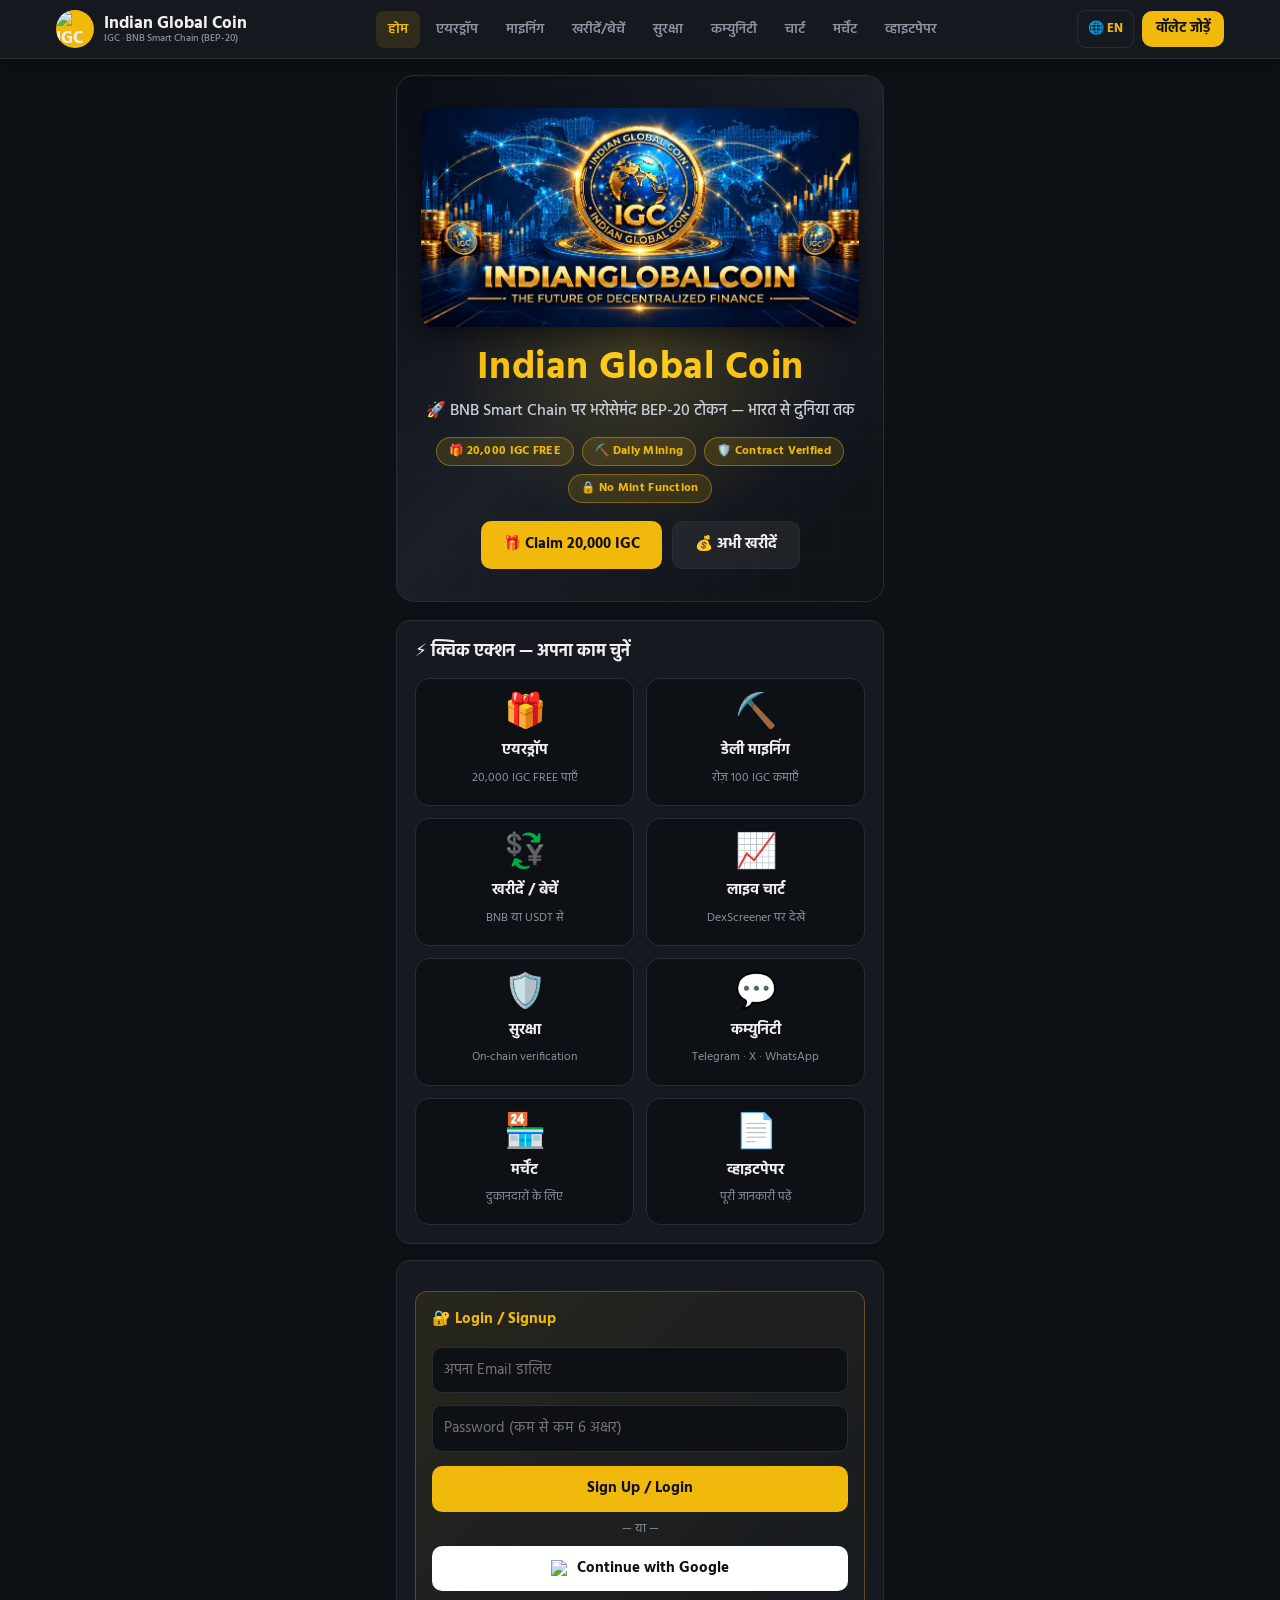
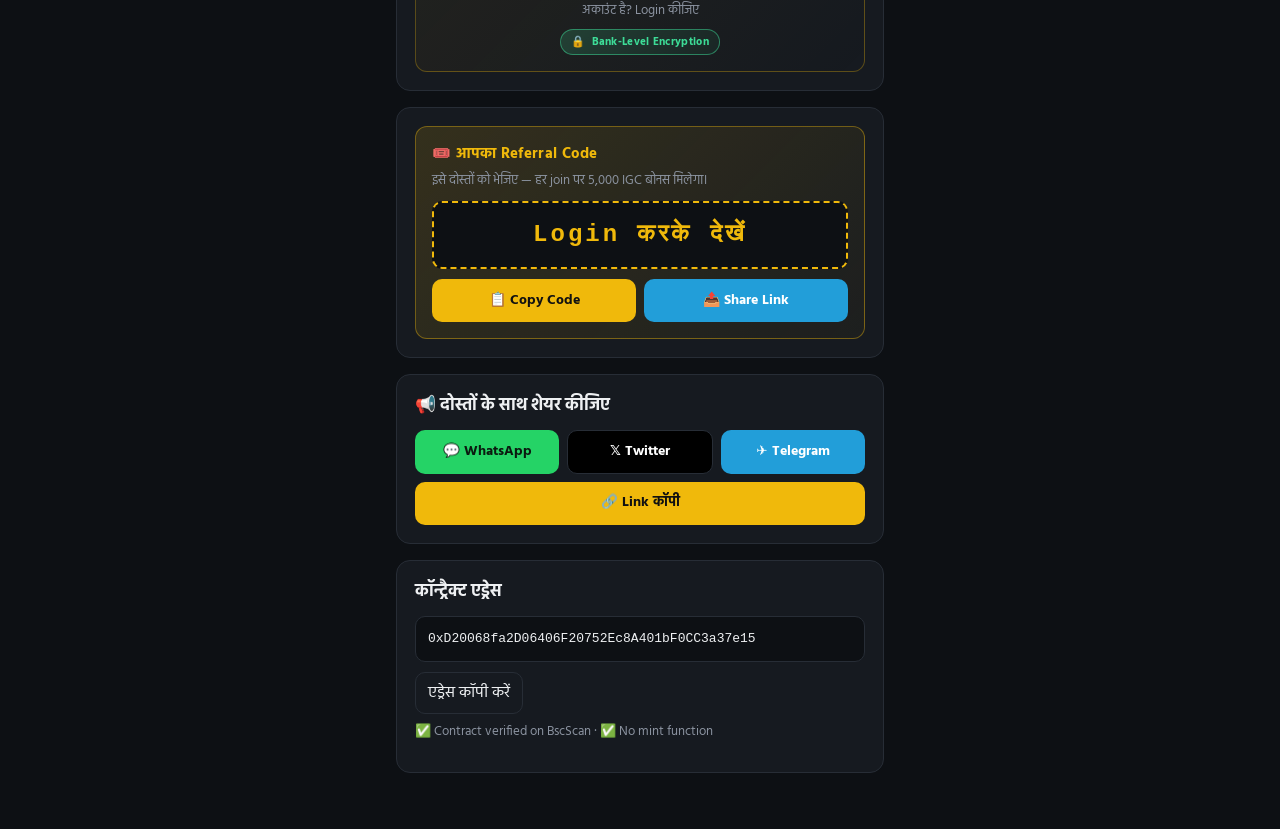
==== index.html @ 84b30829 "Update index.html" ====
<!DOCTYPE html>
<html lang="hi">
<head>
<meta charset="UTF-8">
<meta name="viewport" content="width=device-width, initial-scale=1, viewport-fit=cover">
<title>Indian Global Coin (IGC) — Home</title>

<meta http-equiv="X-Content-Type-Options" content="nosniff">
<meta http-equiv="X-Frame-Options" content="SAMEORIGIN">
<meta http-equiv="Content-Security-Policy" content="frame-ancestors 'self'">
<meta name="referrer" content="no-referrer-when-downgrade">
<meta name="robots" content="nosnippet, noarchive">
<meta name="description" content="Indian Global Coin (IGC) — BNB Smart Chain पर BEP-20 टोकन। 20,000 IGC FREE Airdrop और Daily Mining।">

<link href="https://fonts.googleapis.com/css2?family=Hind:wght@400;500;700;800;900&display=swap" rel="stylesheet">
<link rel="stylesheet" href="style.css">
<script src="https://cdn.jsdelivr.net/npm/ethers@6.13.2/dist/ethers.umd.min.js"></script>
<script src="https://accounts.google.com/gsi/client" async defer></script>
</head>
<body>

<div id="toast" class="toast"></div>

<!-- ================= TOP NAVIGATION ================= -->
<nav class="topnav">
  <div class="nav-container">
    <a href="index.html" class="nav-brand">
      <img id="logo" alt="IGC" src="https://lh3.googleusercontent.com/d/1By5SVpoeohHkWdTfcYF4JdaeBjoW3SBa=w256">
      <span>
        <span data-i18n="brand">Indian Global Coin</span>
        <small data-i18n="tagline">IGC · BNB Smart Chain (BEP-20)</small>
      </span>
    </a>

    <div class="nav-links" id="navLinks">
      <a href="index.html" class="active" data-nav="home">होम</a>
      <a href="airdrop.html" data-nav="airdrop">एयरड्रॉप</a>
      <a href="mining.html" data-nav="mining">माइनिंग</a>
      <a href="buy-sell.html" data-nav="buysell">खरीदें/बेचें</a>
      <a href="security.html" data-nav="security">सुरक्षा</a>
      <a href="community.html" data-nav="community">कम्युनिटी</a>
      <a href="chart.html" data-nav="chart">चार्ट</a>
      <a href="merchant.html" data-nav="merchant">मर्चेंट</a>
      <a href="whitepaper.html" data-nav="whitepaper">व्हाइटपेपर</a>
    </div>

    <div class="nav-actions">
      <button id="langToggle" title="Change Language">🌐 <span id="langLabel">EN</span></button>
      <button class="gold" id="connect" data-i18n="connect">वॉलेट जोड़ें</button>
      <button class="nav-toggle" id="navToggle" aria-label="Menu">☰</button>
    </div>
  </div>
</nav>

<div class="wrap" style="padding-top:16px">

  <!-- ================= HERO BANNER ================= -->
  <div class="hero-banner">
    <div class="hero-inner">
      <img src="banner.jpg" alt="Indian Global Coin Banner" style="width: 100%; height: auto; display: block; border-radius: 12px; margin-bottom: 20px; box-shadow: 0 8px 24px rgba(0,0,0,0.5);">
      <h1 class="hero-title" data-i18n="brand">Indian Global Coin</h1>
      <p class="hero-sub" data-i18n="heroSub">🚀 BNB Smart Chain पर भरोसेमंद BEP-20 टोकन — भारत से दुनिया तक</p>
      <div class="hero-badges">
        <span data-i18n="heroBadge1">🎁 20,000 IGC FREE</span>
        <span data-i18n="heroBadge2">⛏️ Daily Mining</span>
        <span data-i18n="heroBadge3">🛡️ Contract Verified</span>
        <span data-i18n="heroBadge4">🔒 No Mint Function</span>
      </div>
      <div class="hero-cta">
        <a href="airdrop.html" class="cta-gold" data-i18n="claimAirdropBtn">🎁 Claim 20,000 IGC</a>
        <a href="buy-sell.html" class="cta-ghost" data-i18n="buyNowBtn">💰 अभी खरीदें</a>
      </div>
    </div>
  </div>

  <!-- ================= QUICK NAV CARDS ================= -->
  <section>
    <h2 data-i18n="quickTitle">⚡ क्विक एक्शन — अपना काम चुनें</h2>
    <div class="quick-grid">
      <a href="airdrop.html" class="quick-card">
        <div class="qc-ico">🎁</div>
        <div class="qc-t" data-i18n="qcAirdrop">एयरड्रॉप</div>
        <div class="qc-s" data-i18n="qcAirdropSub">20,000 IGC FREE पाएँ</div>
      </a>
      <a href="mining.html" class="quick-card">
        <div class="qc-ico">⛏️</div>
        <div class="qc-t" data-i18n="qcMining">डेली माइनिंग</div>
        <div class="qc-s" data-i18n="qcMiningSub">रोज़ 100 IGC कमाएँ</div>
      </a>
      <a href="buy-sell.html" class="quick-card">
        <div class="qc-ico">💱</div>
        <div class="qc-t" data-i18n="qcBuySell">खरीदें / बेचें</div>
        <div class="qc-s" data-i18n="qcBuySellSub">BNB या USDT से</div>
      </a>
      <a href="chart.html" class="quick-card">
        <div class="qc-ico">📈</div>
        <div class="qc-t" data-i18n="qcChart">लाइव चार्ट</div>
        <div class="qc-s" data-i18n="qcChartSub">DexScreener पर देखें</div>
      </a>
      <a href="security.html" class="quick-card">
        <div class="qc-ico">🛡️</div>
        <div class="qc-t" data-i18n="qcSecurity">सुरक्षा</div>
        <div class="qc-s" data-i18n="qcSecuritySub">On-chain verification</div>
      </a>
      <a href="community.html" class="quick-card">
        <div class="qc-ico">💬</div>
        <div class="qc-t" data-i18n="qcCommunity">कम्युनिटी</div>
        <div class="qc-s" data-i18n="qcCommunitySub">Telegram · X · WhatsApp</div>
      </a>
      <a href="merchant.html" class="quick-card">
        <div class="qc-ico">🏪</div>
        <div class="qc-t" data-i18n="qcMerchant">मर्चेंट</div>
        <div class="qc-s" data-i18n="qcMerchantSub">दुकानदारों के लिए</div>
      </a>
      <a href="whitepaper.html" class="quick-card">
        <div class="qc-ico">📄</div>
        <div class="qc-t" data-i18n="qcWhitepaper">व्हाइटपेपर</div>
        <div class="qc-s" data-i18n="qcWhitepaperSub">पूरी जानकारी पढ़ें</div>
      </a>
    </div>
  </section>

  <!-- ================= LOGIN / SIGNUP SECTION ================= -->
  <section>
    <div id="loginSection" class="login-box">
      <h3 id="loginTitle">🔐 Login / Signup</h3>
      <input id="emailInput" type="email" data-i18n-ph="emailPh" placeholder="अपना Email डालिए">
      <input id="passInput" type="password" data-i18n-ph="passPh" placeholder="Password (कम से कम 6 अक्षर)">
      <button class="btn-full" id="loginBtn">Sign Up / Login</button>
      <div style="text-align:center;color:var(--muted);font-size:12px;margin:8px 0" data-i18n="or">— या —</div>
      <button class="btn-google" id="googleBtn">
        <img src="https://www.gstatic.com/firebasejs/ui/2.0.0/images/auth/google.svg" alt="G"> <span data-i18n="continueGoogle">Continue with Google</span>
      </button>
      <div class="switch">
        <span id="switchText">अकाउंट है? Login कीजिए</span>
      </div>
      <div style="text-align:center"><span class="sec-badge" data-i18n="bankEncryption">Bank-Level Encryption</span></div>
    </div>

    <div id="dashboardSection" style="display:none">
      <div class="user-badge">
        <div>👤 <span class="em" id="userEmail">user@email.com</span></div>
        <div class="logout" id="logoutBtn" data-i18n="logout">Logout</div>
      </div>
      <div class="dash-grid">
        <div class="dash-item"><div class="k" data-i18n="myRefs">My Referrals</div><div class="v" id="dashRefs">0</div></div>
        <div class="dash-item"><div class="k" data-i18n="bonusIGC">Bonus IGC</div><div class="v" id="dashBonus">0</div></div>
        <div class="dash-item"><div class="k" data-i18n="claimedIGC">Claimed IGC</div><div class="v" id="dashClaimed">0</div></div>
        <div class="dash-item"><div class="k" data-i18n="status">Status</div><div class="v" id="dashStatus">-</div></div>
      </div>
    </div>
  </section>

  <!-- ================= REFERRAL CODE BOX (NEW) ================= -->
  <section>
    <div class="claim-box" style="margin-top:0">
      <h3 data-i18n="yourRefCode">🎟️ आपका Referral Code</h3>
      <p class="muted" style="margin:4px 0 0;font-size:12.5px" data-i18n="refDesc">इसे दोस्तों को भेजिए — हर join पर 5,000 IGC बोनस मिलेगा।</p>
      <div class="ref-code-display" id="myRefCode" data-i18n="loginToSee">Login करके देखें</div>
      <div class="ref-copy-row">
        <button class="b-copy" id="copyRefBtn" data-i18n="copyCode">📋 Copy Code</button>
        <button class="b-share" id="shareRefBtn" data-i18n="shareLink">📤 Share Link</button>
      </div>
      
    </div>
  </section>

  <!-- ================= SHARE SECTION ================= -->
  <section>
    <h2 data-i18n="shareTitle">📢 दोस्तों के साथ शेयर कीजिए</h2>
    <div class="share-row">
      <a class="s-wa" id="shareWa" target="_blank" rel="noopener" data-i18n="whatsapp">💬 WhatsApp</a>
      <a class="s-x" id="shareX" target="_blank" rel="noopener" data-i18n="twitter">𝕏 Twitter</a>
      <a class="s-tg" id="shareTg" target="_blank" rel="noopener" data-i18n="telegram">✈️ Telegram</a>
      <button class="s-copy" id="shareCopy" data-i18n="copyLink">🔗 Link कॉपी</button>
    </div>
  </section>

  <!-- ================= CONTRACT ADDRESS ================= -->
  <section>
    <h2 data-i18n="contractTitle">कॉन्ट्रैक्ट एड्रेस</h2>
    <div class="addr" id="addr">0xD20068fa2D06406F20752Ec8A401bF0CC3a37e15</div>
    <button class="ghost" id="copy" data-i18n="copyAddress">एड्रेस कॉपी करें</button>
    <p class="muted" style="margin-top:8px" data-i18n="verifiedNote">✅ Contract verified on BscScan · ✅ No mint function</p>
  </section>

</div>

<!-- ================= WALLET MODAL ================= -->
<div id="walletModal" class="wallet-modal" role="dialog" aria-modal="true">
  <div class="wallet-sheet">
    <div class="wm-head">
      <div><h3 class="wm-title" data-i18n="chooseWallet">🔐 अपना Wallet चुनिए</h3></div>
      <button class="wm-close" id="walletClose" aria-label="Close">✕</button>
    </div>
    <p class="wm-sub" data-i18n="walletSub">IGC खरीदने, बेचने और airdrop claim करने के लिए वॉलेट चुनिए। सबसे नीचे दिए विकल्प भी काम करते हैं।</p>

    <div class="wallet-list">
      <a class="wallet-item recommended" href="#" id="wmMetaMask" target="_blank" rel="noopener" data-wname="MetaMask">
        <div class="wico" style="background:#F6851B;color:#fff">🦊</div>
        <div class="wmeta"><div class="wname">MetaMask</div><div class="wtag" data-i18n="mmTag">सबसे popular · Browser extension + Mobile</div></div>
        <div class="wchev">›</div>
      </a>
      <a class="wallet-item" href="#" id="wmTrust" target="_blank" rel="noopener" data-wname="Trust Wallet">
        <div class="wico" style="background:#3375BB;color:#fff">🛡️</div>
        <div class="wmeta"><div class="wname">Trust Wallet</div><div class="wtag" data-i18n="twTag">Binance का official · Mobile पर best</div></div>
        <div class="wchev">›</div>
      </a>
      <button class="wallet-item" data-wallet="walletconnect" data-wname="WalletConnect">
        <div class="wico" style="background:#3B99FC;color:#fff">🔗</div>
        <div class="wmeta"><div class="wname">WalletConnect</div><div class="wtag" data-i18n="wcTag">300+ wallets को support करता है</div></div>
        <div class="wchev">›</div>
      </button>
      <a class="wallet-item" href="#" id="wmCoinbase" target="_blank" rel="noopener" data-wname="Coinbase Wallet">
        <div class="wico" style="background:#0052FF;color:#fff">🔵</div>
        <div class="wmeta"><div class="wname">Coinbase Wallet</div><div class="wtag" data-i18n="cbTag">Global · नए users के लिए आसान</div></div>
        <div class="wchev">›</div>
      </a>
      <a class="wallet-item" href="https://www.binance.com/en/web3wallet" target="_blank" rel="noopener" data-wname="Binance Web3 Wallet">
        <div class="wico" style="background:#F0B90B;color:#111">🟡</div>
        <div class="wmeta"><div class="wname">Binance Web3 Wallet</div><div class="wtag" data-i18n="bwTag">Binance app में built-in</div></div>
        <div class="wchev">›</div>
      </a>
      <a class="wallet-item" href="https://www.safepal.com/download" target="_blank" rel="noopener" data-wname="SafePal">
        <div class="wico" style="background:#4A90E2;color:#fff">🔒</div>
        <div class="wmeta"><div class="wname">SafePal</div><div class="wtag" data-i18n="spTag">Hardware + Mobile wallet</div></div>
        <div class="wchev">›</div>
      </a>
      <a class="wallet-item" href="https://www.tokenpocket.pro/en/download/app" target="_blank" rel="noopener" data-wname="TokenPocket">
        <div class="wico" style="background:#2980FE;color:#fff">💎</div>
        <div class="wmeta"><div class="wname">TokenPocket</div><div class="wtag" data-i18n="tpTag">BSC पर multi-chain support</div></div>
        <div class="wchev">›</div>
      </a>
    </div>

    <div class="wm-divider" data-i18n="or">या</div>

    <div class="wallet-list">
      <button class="wallet-item" id="wOpenInBrowser" data-wname="Browser">
        <div class="wico" style="background:var(--panel);border:1px solid var(--line);color:var(--gold)">🌐</div>
        <div class="wmeta"><div class="wname" data-i18n="otherWallet">कोई और wallet? सीधे इसी पेज पर खोलिए</div><div class="wtag" data-i18n="otherWalletTag">Browser में wallet extension होने पर connect होगा</div></div>
        <div class="wchev">↻</div>
      </button>
    </div>

    <div class="wm-note">
      <b data-i18n="impNote">💡 ज़रूरी बात:</b> <span data-i18n="impNoteText">Wallet popup तभी खुलेगा जब आपने MetaMask / Trust Wallet install किया हो। अगर आप मोबाइल ब्राउज़र में हैं तो ऊपर से किसी भी wallet का option दबाइए — वह ऐप में खुलेगा।</span>
      <br><br>
      <b data-i18n="securityLabel">🔒 सुरक्षा:</b> <span data-i18n="securityNote">हम कभी आपका seed phrase या private key नहीं माँगते।</span>
    </div>
  </div>
</div>

<!-- ================= NO WALLET MODAL ================= -->
<div id="noWalletModal" class="nwmodal" role="dialog" aria-modal="true">
  <div class="nwbox">
    <div class="nwbox-inner">
      <button class="nw-close" id="nwClose" aria-label="Close">✕</button>
      <h3 data-i18n="noWalletTitle">🌐 Wallet नहीं मिला</h3>
      <p class="nwlead"><span data-i18n="noWalletLead">इस browser में कोई Web3 wallet नहीं मिला। IGC खरीदने-बेचने के लिए</span> <b data-i18n="noWalletLeadB">नीचे से कोई wallet install कीजिए</b> <span data-i18n="noWalletLeadC">— सिर्फ 1 minute में हो जाएगा।</span></p>

      <div class="nwlinks">
        <a href="https://metamask.io/download/" target="_blank" rel="noopener">
          <div class="nl-ico" style="background:#F6851B;color:#fff">🦊</div>
          <div class="nl-txt"><div class="nl-name" data-i18n="installMM">MetaMask install करें</div><div class="nl-sub" data-i18n="installMMSub">Chrome/Edge extension या Mobile app</div></div>
          <div class="nl-arrow">→</div>
        </a>
        <a href="https://trustwallet.com/download" target="_blank" rel="noopener">
          <div class="nl-ico" style="background:#3375BB;color:#fff">🛡️</div>
          <div class="nl-txt"><div class="nl-name" data-i18n="installTW">Trust Wallet install करें</div><div class="nl-sub" data-i18n="installTWSub">Android / iOS — सबसे आसान</div></div>
          <div class="nl-arrow">→</div>
        </a>
        <a href="https://www.coinbase.com/wallet/downloads" target="_blank" rel="noopener">
          <div class="nl-ico" style="background:#0052FF;color:#fff">🔵</div>
          <div class="nl-txt"><div class="nl-name">Coinbase Wallet</div><div class="nl-sub" data-i18n="installCBSub">Global · Simple setup</div></div>
          <div class="nl-arrow">→</div>
        </a>
      </div>

      <div class="nwtip">
        <b data-i18n="tipLabel">💡 Tip:</b> <span data-i18n="tipText">अगर आप mobile में हैं तो MetaMask या Trust Wallet install करके, उस app के अंदर browser खोलिए और rambhai91221.github.io/Indian-Global-Coin वहाँ खोलिए — तब सब कुछ automatic connect हो जाएगा।</span>
      </div>
    </div>
  </div>
</div>

<script src="script.js"></script>
</body>
                             </html>
---- style.css ----
:root{--ink:#0d1014;--panel:#161a20;--line:#272d36;--gold:#f0b90b;--text:#eef0f2;--muted:#8b93a0;--bad:#ff6b6b;--ok:#3ddc97;--tg:#229ED9;--x:#000;--wa:#25D366}
*{box-sizing:border-box}
body{margin:0;background:var(--ink);color:var(--text);font-family:Hind,system-ui,sans-serif;line-height:1.5;padding:0 0 40px;-webkit-user-select:none;-moz-user-select:none;-ms-user-select:none;user-select:none;-webkit-touch-callout:none}
input,textarea,select{-webkit-user-select:text !important;-moz-user-select:text !important;-ms-user-select:text !important;user-select:text !important}
img{-webkit-user-drag:none;user-drag:none;pointer-events:none}
.wrap{max-width:520px;margin:0 auto;padding:0 16px}
header{display:flex;justify-content:space-between;align-items:center;gap:12px;margin-bottom:20px}
.brandrow{display:flex;align-items:center;gap:12px;min-width:0}
.logo{width:46px;height:46px;border-radius:50%;object-fit:cover;flex:none;background:var(--gold)}
.brand{font-size:20px;font-weight:700}.brand small{display:block;font-size:12px;font-weight:400;color:var(--muted)}
button{font:inherit;cursor:pointer;border:0;border-radius:10px}
.gold{background:var(--gold);color:#111;font-weight:700;padding:10px 16px}
.ghost{background:transparent;color:var(--text);border:1px solid var(--line);padding:8px 12px}
.header-actions{display:flex;gap:6px;align-items:center}
#langToggle{padding:8px 10px;font-size:13px;font-weight:700;background:var(--panel);border:1px solid var(--line);color:var(--gold);border-radius:8px;cursor:pointer;font-family:inherit}
#langToggle:hover{border-color:var(--gold)}
section{background:var(--panel);border:1px solid var(--line);border-radius:14px;padding:18px;margin-bottom:16px}
h2{font-size:17px;margin:0 0 12px}
.tabs{display:flex;gap:8px;margin-bottom:14px}
.tabs button{flex:1;padding:10px;background:var(--ink);color:var(--muted);border:1px solid var(--line)}
.tabs button.on{background:var(--gold);color:#111;font-weight:700;border-color:var(--gold)}
label{display:block;font-size:13px;color:var(--muted);margin:10px 0 4px}
.row{display:flex;gap:8px}
input{width:100%;font:inherit;font-size:18px;color:var(--text);background:var(--ink);border:1px solid var(--line);border-radius:10px;padding:12px}
input:focus,button:focus-visible{outline:2px solid var(--gold);outline-offset:2px}
.out{background:var(--ink);border:1px solid var(--line);border-radius:10px;padding:12px;font-size:18px;min-height:50px}
.msg{font-size:14px;margin:12px 0 0;min-height:21px;word-break:break-word}
.bad{color:var(--bad)}.ok{color:var(--ok)}.muted{color:var(--muted);font-size:13px}
#act{width:100%;margin-top:14px;padding:14px;font-size:17px}
.addr{font-family:ui-monospace,Consolas,monospace;font-size:13px;word-break:break-all;background:var(--ink);border:1px solid var(--line);border-radius:10px;padding:12px;margin-bottom:10px}
iframe{width:100%;height:420px;border:1px solid var(--line);border-radius:10px;background:var(--ink)}
.links{display:flex;gap:8px;flex-wrap:wrap;margin-top:10px}
.links a{color:var(--gold);font-size:14px}
#nowallet{display:none}
#nowallet .row{margin-top:10px}
#nowallet a{flex:1;text-align:center;text-decoration:none;color:#111;background:var(--gold);font-weight:700;padding:10px;border-radius:10px;font-size:14px}
.doc-actions{display:flex;gap:10px;flex-wrap:wrap}
.doc-actions a{flex:1;min-width:150px;text-align:center;text-decoration:none;padding:12px 14px;border-radius:10px;font-weight:700;font-size:15px;display:inline-flex;align-items:center;justify-content:center;gap:8px}
.doc-actions a.gold{background:var(--gold);color:#111}
.doc-actions a.ghost{background:transparent;color:var(--text);border:1px solid var(--line)}
.dex-grid{display:grid;gap:10px}
.dex-btn{display:flex;align-items:center;justify-content:space-between;gap:10px;text-decoration:none;background:var(--ink);border:1px solid var(--line);border-radius:12px;padding:14px 16px;color:var(--text);transition:border-color .2s}
.dex-btn:hover{border-color:var(--gold)}
.dex-btn .l{display:flex;align-items:center;gap:12px;min-width:0}
.dex-btn .ico{width:36px;height:36px;border-radius:10px;background:var(--gold);color:#111;display:flex;align-items:center;justify-content:center;font-weight:800;font-size:15px;flex:none}
.dex-btn .t{font-weight:700;font-size:15px;line-height:1.15}
.dex-btn .s{font-size:12px;color:var(--muted)}
.dex-btn .arrow{color:var(--gold);font-weight:700;font-size:20px}
.badge{display:inline-block;background:var(--gold);color:#111;font-size:11px;font-weight:800;padding:3px 8px;border-radius:6px;letter-spacing:.5px;margin-bottom:8px}
.airdrop-head{display:flex;align-items:center;gap:10px;margin-bottom:10px}
.airdrop-head .gift{font-size:28px}
.airdrop-head .txt .t1{font-size:18px;font-weight:800}
.airdrop-head .txt .t2{font-size:13px;color:var(--gold);font-weight:600}
.steps{counter-reset:s;list-style:none;padding:0;margin:12px 0}
.steps li{position:relative;padding-left:38px;margin:10px 0;font-size:14.5px;color:#d6dbe1}
.steps li::before{counter-increment:s;content:counter(s);position:absolute;left:0;top:0;width:26px;height:26px;border-radius:50%;background:var(--gold);color:#111;font-weight:800;display:flex;align-items:center;justify-content:center;font-size:13px}
.social-grid{display:grid;grid-template-columns:1fr 1fr;gap:10px}
@media(max-width:400px){.social-grid{grid-template-columns:1fr}}
.social-btn{display:flex;align-items:center;gap:12px;text-decoration:none;border-radius:12px;padding:14px;color:#fff;font-weight:700;font-size:14.5px;transition:transform .15s;cursor:pointer;border:0;font-family:inherit}
.social-btn:hover{transform:translateY(-2px)}
.social-btn .sico{width:36px;height:36px;background:rgba(255,255,255,.2);border-radius:10px;display:flex;align-items:center;justify-content:center;font-size:18px;flex:none}
.social-btn.tg{background:var(--tg)}
.social-btn.x{background:var(--x);border:1px solid var(--line)}
.social-btn.wa{background:var(--wa);color:#0b1a10}
.social-btn.doc{background:#7a5cff}
.merchant-box{background:var(--ink);border:1px dashed var(--line);border-radius:12px;padding:14px;margin-top:10px}
.merchant-box p{margin:6px 0;font-size:14px;color:#d6dbe1}
.share-row{display:flex;gap:8px;flex-wrap:wrap}
.share-row button,.share-row a{flex:1;min-width:120px;text-align:center;text-decoration:none;padding:11px 12px;border-radius:10px;font-weight:700;font-size:13.5px;display:inline-flex;align-items:center;justify-content:center;gap:6px;color:#fff;border:0;cursor:pointer;font-family:inherit}
.share-row .s-wa{background:var(--wa);color:#0b1a10}
.share-row .s-x{background:#000;border:1px solid var(--line)}
.share-row .s-tg{background:var(--tg)}
.share-row .s-copy{background:var(--gold);color:#111}
.claim-box{background:linear-gradient(135deg,rgba(240,185,11,.14),rgba(240,185,11,.03));border:1px solid rgba(240,185,11,.4);border-radius:12px;padding:16px;margin-top:14px}
.claim-box h3{margin:0 0 6px;font-size:15px;color:var(--gold);letter-spacing:.3px}
.ref-code-display{background:#0d1014;border:2px dashed var(--gold);border-radius:10px;padding:14px;text-align:center;font-family:ui-monospace,Consolas,monospace;font-size:24px;font-weight:800;color:var(--gold);letter-spacing:3px;margin:10px 0;user-select:all}
.ref-copy-row{display:flex;gap:8px;margin-top:8px}
.ref-copy-row button{flex:1;padding:11px;border-radius:10px;font-weight:700;font-size:14px;font-family:inherit;border:0;cursor:pointer}
.ref-copy-row .b-copy{background:var(--gold);color:#111}
.ref-copy-row .b-share{background:var(--tg);color:#fff}
.ref-stats{display:grid;grid-template-columns:1fr 1fr;gap:8px;margin-top:12px}
.ref-stat{background:var(--ink);border:1px solid var(--line);border-radius:10px;padding:10px;text-align:center}
.ref-stat .k{font-size:11px;color:var(--muted);letter-spacing:.5px;text-transform:uppercase}
.ref-stat .v{font-size:16px;font-weight:800;color:var(--gold);margin-top:3px}
.welcome-ref{background:linear-gradient(135deg,rgba(61,220,151,.16),rgba(61,220,151,.03));border:1px solid rgba(61,220,151,.45);border-radius:10px;padding:12px 14px;margin-top:10px;font-size:14px;color:#d6fce9}
.welcome-ref b{color:var(--ok)}
.claim-main-btn{width:100%;margin-top:12px;padding:14px;border-radius:10px;font-size:16px;font-weight:800;background:var(--gold);color:#111;border:0;cursor:pointer;font-family:inherit;display:flex;align-items:center;justify-content:center;gap:8px}
.claim-main-btn:disabled{opacity:.6;cursor:not-allowed}
.pool-bar{background:var(--panel);height:8px;border-radius:99px;overflow:hidden}
.pool-fill{width:0%;height:100%;background:linear-gradient(90deg,var(--gold),#ffcd1f);transition:width 1s}
.login-box{background:linear-gradient(135deg,rgba(240,185,11,.08),transparent);border:1px solid rgba(240,185,11,.3);border-radius:12px;padding:16px;margin-top:12px}
.login-box h3{margin:0 0 10px;font-size:15px;color:var(--gold)}
.login-box input{margin:6px 0;font-size:15px;padding:11px}
.login-box .btn-full{width:100%;margin-top:8px;padding:12px;border-radius:10px;font-weight:700;font-size:14.5px;background:var(--gold);color:#111;border:0;cursor:pointer;font-family:inherit}
.login-box .btn-google{width:100%;margin-top:8px;padding:12px;border-radius:10px;font-weight:700;font-size:14.5px;background:#fff;color:#111;border:0;cursor:pointer;font-family:inherit;display:flex;align-items:center;justify-content:center;gap:8px;transition:background .2s}
.login-box .btn-google:hover{background:#f1f1f1}
.login-box .btn-google img{width:18px;height:18px;pointer-events:auto}
.login-box .btn-google.loading{opacity:.7;cursor:wait}
.login-box .switch{text-align:center;font-size:13px;color:var(--muted);margin-top:10px}
.login-box .switch a{color:var(--gold);cursor:pointer;text-decoration:underline}
.user-badge{display:flex;align-items:center;justify-content:space-between;background:var(--ink);border:1px solid var(--line);border-radius:10px;padding:10px 12px;margin-top:8px;font-size:13.5px}
.user-badge .em{color:var(--gold);font-weight:600;overflow:hidden;text-overflow:ellipsis;white-space:nowrap;max-width:60%}
.user-badge .logout{color:var(--bad);cursor:pointer;font-weight:700;font-size:13px}
.dash-grid{display:grid;grid-template-columns:1fr 1fr;gap:8px;margin-top:12px}
.dash-item{background:var(--ink);border:1px solid var(--line);border-radius:10px;padding:12px;text-align:center}
.dash-item .k{font-size:11px;color:var(--muted);text-transform:uppercase;letter-spacing:.5px}
.dash-item .v{font-size:17px;font-weight:800;color:var(--gold);margin-top:4px}
.toast{position:fixed;top:20px;left:50%;transform:translateX(-50%);background:var(--gold);color:#111;padding:12px 20px;border-radius:10px;font-weight:700;font-size:14px;z-index:1000;opacity:0;transition:opacity .3s;pointer-events:none;max-width:90%}
.toast.show{opacity:1}
.sec-badge{display:inline-flex;align-items:center;gap:6px;background:linear-gradient(135deg,rgba(61,220,151,.18),rgba(61,220,151,.05));border:1px solid rgba(61,220,151,.5);color:var(--ok);font-size:11px;font-weight:700;padding:4px 10px;border-radius:999px;margin-top:8px;letter-spacing:.3px}
.sec-badge::before{content:"🔒"}
body.sec-blur section:not(.sec-allow){filter:blur(14px);pointer-events:none}
.trust-grid{display:grid;grid-template-columns:1fr 1fr;gap:8px;margin-top:12px}
@media(max-width:420px){.trust-grid{grid-template-columns:1fr}}
.trust-item{background:var(--ink);border:1px solid var(--line);border-radius:12px;padding:14px;position:relative;overflow:hidden;transition:border-color .2s;cursor:pointer;text-decoration:none;color:inherit;display:block}
.trust-item:hover{border-color:rgba(240,185,11,.5)}
.trust-item::before{content:"";position:absolute;top:0;left:0;width:3px;height:100%;background:var(--ok);opacity:.7}
.trust-item.warn::before{background:var(--gold)}
.trust-item.bad::before{background:var(--bad)}
.trust-item .ti-top{display:flex;align-items:center;gap:8px;margin-bottom:6px}
.trust-item .ti-ico{font-size:18px}
.trust-item .ti-k{font-size:11px;color:var(--muted);letter-spacing:.6px;text-transform:uppercase;font-weight:700}
.trust-item .ti-v{font-size:15px;font-weight:800;color:var(--text);word-break:break-word;line-height:1.3}
.trust-item .ti-v.gold{color:var(--gold)}
.trust-item .ti-v.ok{color:var(--ok)}
.trust-item .ti-v.mono{font-family:ui-monospace,Consolas,monospace;font-size:12.5px}
.trust-item .ti-sub{font-size:11px;color:var(--muted);margin-top:3px}
.trust-badges{display:flex;flex-wrap:wrap;gap:6px;margin-top:12px}
.tbadge{display:inline-flex;align-items:center;gap:5px;font-size:11.5px;font-weight:700;padding:5px 10px;border-radius:999px;letter-spacing:.3px}
.tbadge.ok{background:rgba(61,220,151,.12);color:var(--ok);border:1px solid rgba(61,220,151,.4)}
.tbadge.gold{background:rgba(240,185,11,.12);color:var(--gold);border:1px solid rgba(240,185,11,.4)}
.tbadge.dim{background:var(--ink);color:var(--muted);border:1px solid var(--line)}
.trust-refresh{font-size:11px;color:var(--muted);text-align:right;margin-top:10px}
.trust-refresh button{background:transparent;color:var(--gold);border:0;font-size:11.5px;font-weight:700;cursor:pointer;padding:2px 6px;font-family:inherit}
.trust-note{background:var(--ink);border:1px dashed var(--line);border-radius:10px;padding:12px;margin-top:12px;font-size:12.5px;color:#d6dbe1;line-height:1.6}
.trust-note b{color:var(--gold)}
@keyframes pulse-glow{0%,100%{box-shadow:0 0 0 0 rgba(61,220,151,.4)}50%{box-shadow:0 0 0 8px rgba(61,220,151,0)}}
.trust-item.live::after{content:"";position:absolute;top:10px;right:10px;width:8px;height:8px;border-radius:50%;background:var(--ok);animation:pulse-glow 2s infinite}
.wallet-modal{position:fixed;inset:0;background:rgba(5,7,10,.85);backdrop-filter:blur(8px);z-index:2000;display:none;align-items:flex-end;justify-content:center;padding:0}
@media(min-width:520px){.wallet-modal{align-items:center;padding:20px}}
.wallet-modal.show{display:flex;animation:fadeIn .2s ease}
@keyframes fadeIn{from{opacity:0}to{opacity:1}}
@keyframes slideUp{from{transform:translateY(40px);opacity:0}to{transform:translateY(0);opacity:1}}
.wallet-sheet{background:var(--panel);border:1px solid var(--line);border-radius:20px 20px 0 0;width:100%;max-width:480px;max-height:88vh;overflow-y:auto;padding:22px 20px 28px;animation:slideUp .3s ease}
@media(min-width:520px){.wallet-sheet{border-radius:20px}}
.wallet-sheet .wm-head{display:flex;justify-content:space-between;align-items:flex-start;gap:12px;margin-bottom:6px}
.wallet-sheet .wm-title{font-size:19px;font-weight:800;color:var(--text);margin:0}
.wallet-sheet .wm-sub{font-size:12.5px;color:var(--muted);margin:4px 0 16px;line-height:1.5}
.wallet-sheet .wm-close{background:transparent;border:1px solid var(--line);color:var(--muted);width:32px;height:32px;border-radius:50%;font-size:16px;display:flex;align-items:center;justify-content:center;flex:none;cursor:pointer}
.wallet-sheet .wm-close:hover{color:var(--bad);border-color:var(--bad)}
.wallet-list{display:flex;flex-direction:column;gap:8px}
.wallet-item{display:flex;align-items:center;gap:14px;padding:14px 16px;background:var(--ink);border:1px solid var(--line);border-radius:12px;cursor:pointer;transition:all .18s;text-decoration:none;color:var(--text);font-family:inherit;font-size:15px;font-weight:700;text-align:left;width:100%}
.wallet-item:hover,.wallet-item:focus-visible{border-color:var(--gold);background:#1a2029;transform:translateX(2px);outline:none}
.wallet-item .wico{width:42px;height:42px;border-radius:10px;display:flex;align-items:center;justify-content:center;font-size:22px;flex:none;background:var(--panel2)}
.wallet-item .wmeta{flex:1;min-width:0}
.wallet-item .wname{font-size:15px;font-weight:800;color:var(--text);line-height:1.15}
.wallet-item .wtag{font-size:11.5px;color:var(--muted);margin-top:2px;font-weight:500}
.wallet-item .wchev{color:var(--muted);font-size:18px;flex:none}
.wallet-item:hover .wchev{color:var(--gold)}
.wallet-item.recommended{background:linear-gradient(135deg,rgba(240,185,11,.12),rgba(240,185,11,.02));border-color:rgba(240,185,11,.5)}
.wallet-item.recommended::after{content:"✓ Recommended";position:absolute;top:-8px;right:12px;background:var(--gold);color:#111;font-size:10px;font-weight:800;padding:2px 8px;border-radius:6px;letter-spacing:.4px}
.wallet-modal.show .wallet-item.recommended{position:relative}
.wm-divider{display:flex;align-items:center;gap:10px;color:var(--muted);font-size:11.5px;font-weight:700;margin:14px 0 8px;text-transform:uppercase;letter-spacing:.6px}
.wm-divider::before,.wm-divider::after{content:"";flex:1;height:1px;background:var(--line)}
.wm-note{background:var(--ink);border:1px dashed var(--line);border-radius:10px;padding:12px;margin-top:16px;font-size:12px;color:var(--muted);line-height:1.6}
.wm-note b{color:var(--gold)}
.wm-note a{color:var(--gold)}
.nwmodal{position:fixed;inset:0;background:rgba(5,7,10,.9);backdrop-filter:blur(10px);z-index:2100;display:none;align-items:center;justify-content:center;padding:20px}
.nwmodal.show{display:flex;animation:fadeIn .25s ease}
.nwbox{background:var(--panel);border:1px solid var(--line);border-radius:18px;width:100%;max-width:440px;padding:24px 22px;animation:slideUp .3s ease;max-height:90vh;overflow-y:auto}
.nwbox h3{margin:0 0 8px;font-size:19px;color:var(--gold);font-weight:800;display:flex;align-items:center;gap:10px}
.nwbox .nwlead{font-size:14px;color:var(--text);margin:0 0 16px;line-height:1.6}
.nwbox .nwlead b{color:var(--gold)}
.nwbox .nw-close{position:absolute;top:14px;right:14px;background:transparent;border:1px solid var(--line);color:var(--muted);width:32px;height:32px;border-radius:50%;font-size:15px;cursor:pointer;display:flex;align-items:center;justify-content:center;font-family:inherit}
.nwbox .nw-close:hover{color:var(--bad);border-color:var(--bad)}
.nwbox-inner{position:relative}
.nwlinks{display:flex;flex-direction:column;gap:10px;margin-top:6px}
.nwlinks a{display:flex;align-items:center;gap:12px;padding:14px;border-radius:12px;background:var(--ink);border:1px solid var(--line);text-decoration:none;color:var(--text);font-weight:700;font-size:15px;transition:all .2s}
.nwlinks a:hover{border-color:var(--gold);background:#1a2029;transform:translateY(-1px)}
.nwlinks .nl-ico{width:40px;height:40px;border-radius:10px;display:flex;align-items:center;justify-content:center;font-size:20px;flex:none}
.nwlinks .nl-txt{flex:1;min-width:0}
.nwlinks .nl-name{font-weight:800;font-size:14.5px;line-height:1.15}
.nwlinks .nl-sub{font-size:11.5px;color:var(--muted);margin-top:2px;font-weight:500}
.nwlinks .nl-arrow{color:var(--muted);font-size:18px}
.nwlinks a:hover .nl-arrow{color:var(--gold)}
.nwtip{background:linear-gradient(135deg,rgba(61,220,151,.10),rgba(61,220,151,.02));border:1px solid rgba(61,220,151,.35);border-radius:10px;padding:12px 14px;margin-top:16px;font-size:12.5px;color:#d6fce9;line-height:1.6}
.nwtip b{color:var(--ok)}
.mine-box{background:linear-gradient(135deg,rgba(240,185,11,.14),rgba(240,185,11,.02));border:1px solid rgba(240,185,11,.4);border-radius:12px;padding:14px;margin-bottom:12px}
.mine-stats{display:flex;justify-content:space-between;align-items:center;margin-bottom:6px}
.mine-k{font-size:13px;color:var(--muted)}
.mine-v{font-size:18px;font-weight:800;color:var(--gold)}
.mine-btn{width:100%;padding:18px;border-radius:12px;font-size:17px;font-weight:800;background:linear-gradient(135deg,#f0b90b,#c99a08);color:#111;border:0;cursor:pointer;font-family:inherit;display:flex;align-items:center;justify-content:center;gap:10px;transition:all .2s}
.mine-btn:hover:not(:disabled){transform:translateY(-2px);box-shadow:0 8px 20px rgba(240,185,11,.3)}
.mine-btn:disabled{opacity:.55;cursor:not-allowed;background:var(--ink);color:var(--muted);border:1px solid var(--line)}
.mine-btn .mico{font-size:22px}
.mine-cooldown{display:none;text-align:center;margin-top:12px;padding:14px;background:var(--ink);border:1px solid var(--line);border-radius:10px}
.mine-cooldown .cd-k{font-size:12px;color:var(--muted);margin-bottom:4px}
.mine-cooldown .cd-v{font-size:22px;font-weight:800;color:var(--gold);font-family:ui-monospace,Consolas,monospace}
.mine-progress{background:var(--ink);border:1px solid var(--line);border-radius:10px;padding:12px;margin-top:12px}
.mine-progress .mp-head{display:flex;justify-content:space-between;font-size:12px;color:var(--muted);margin-bottom:6px}
.mine-progress .mp-bar{height:8px;border-radius:99px;background:var(--panel);overflow:hidden}
.mine-progress .mp-fill{height:100%;background:linear-gradient(90deg,var(--ok),#5ee8a8);transition:width .6s;width:0%}
.mine-progress .mp-foot{display:flex;justify-content:space-between;font-size:11px;color:var(--muted);margin-top:4px}

/* ===== NEW: Top Navigation Bar ===== */
.topnav{background:linear-gradient(180deg,rgba(22,26,32,.98),rgba(22,26,32,.92));border-bottom:1px solid var(--line);position:sticky;top:0;z-index:900;backdrop-filter:blur(10px);box-shadow:0 2px 20px rgba(0,0,0,.3)}
.nav-container{max-width:1200px;margin:0 auto;padding:10px 16px;display:flex;align-items:center;gap:16px;justify-content:space-between}
.nav-brand{display:flex;align-items:center;gap:10px;text-decoration:none;color:var(--text);font-weight:800;font-size:17px;flex:none}
.nav-brand img{width:38px;height:38px;border-radius:50%;object-fit:cover;background:var(--gold)}
.nav-brand span{display:flex;flex-direction:column;line-height:1.05}
.nav-brand span small{font-size:10px;color:var(--muted);font-weight:500}
.nav-links{display:flex;align-items:center;gap:4px;flex-wrap:wrap}
.nav-links a{color:var(--muted);text-decoration:none;padding:8px 12px;border-radius:8px;font-size:14px;font-weight:600;transition:all .2s;white-space:nowrap}
.nav-links a:hover{color:var(--gold);background:rgba(240,185,11,.08)}
.nav-links a.active{color:var(--gold);background:rgba(240,185,11,.12)}
.nav-actions{display:flex;gap:8px;align-items:center;flex:none}
.nav-actions button{padding:8px 14px;font-size:13.5px}
.nav-toggle{display:none;background:transparent;color:var(--gold);border:1px solid var(--line);padding:8px 10px;border-radius:8px;font-size:18px;cursor:pointer;font-family:inherit}
@media(max-width:900px){
  .nav-toggle{display:flex;align-items:center}
  .nav-links{position:absolute;top:100%;left:0;right:0;background:var(--panel);border-bottom:1px solid var(--line);flex-direction:column;align-items:stretch;gap:2px;padding:10px;display:none;box-shadow:0 6px 20px rgba(0,0,0,.4)}
  .nav-links.open{display:flex}
  .nav-links a{padding:12px 14px;font-size:15px}
  .nav-brand span small{display:none}
}

/* ===== Hero Banner ===== */
.hero-banner{position:relative;width:100%;min-height:300px;background:linear-gradient(135deg,#0a0e14 0%,#1a1f28 50%,#0d1014 100%);border-radius:18px;overflow:hidden;margin-bottom:18px;border:1px solid var(--line);display:flex;align-items:center;padding:32px 24px;text-align:center;justify-content:center}
.hero-banner::before{content:"";position:absolute;inset:0;background:radial-gradient(circle at 50% 50%,rgba(240,185,11,.18) 0%,transparent 55%);pointer-events:none}
.hero-banner::after{content:"";position:absolute;inset:0;background-image:linear-gradient(rgba(240,185,11,.05) 1px,transparent 1px),linear-gradient(90deg,rgba(240,185,11,.05) 1px,transparent 1px);background-size:40px 40px;opacity:.5;pointer-events:none}
.hero-inner{position:relative;z-index:2;max-width:720px}
.hero-coin{width:110px;height:110px;border-radius:50%;object-fit:cover;margin:0 auto 14px;display:block;box-shadow:0 0 40px rgba(240,185,11,.5);border:2px solid rgba(240,185,11,.5);animation:float 4s ease-in-out infinite}
@keyframes float{0%,100%{transform:translateY(0)}50%{transform:translateY(-8px)}}
.hero-title{font-size:clamp(24px,5vw,38px);font-weight:900;margin:0 0 8px;background:linear-gradient(90deg,#f0b90b,#ffcd1f,#f0b90b);-webkit-background-clip:text;background-clip:text;-webkit-text-fill-color:transparent;letter-spacing:.5px;line-height:1.15}
.hero-sub{font-size:clamp(13px,2.2vw,16px);color:#c8ced8;margin:0 0 6px;font-weight:500}
.hero-badges{display:flex;gap:8px;justify-content:center;flex-wrap:wrap;margin:14px 0 18px}
.hero-badges span{background:rgba(240,185,11,.14);border:1px solid rgba(240,185,11,.4);color:var(--gold);font-size:11.5px;font-weight:700;padding:5px 12px;border-radius:999px;letter-spacing:.3px}
.hero-cta{display:inline-flex;gap:10px;flex-wrap:wrap;justify-content:center}
.hero-cta a{padding:12px 22px;border-radius:10px;text-decoration:none;font-weight:800;font-size:14.5px;transition:all .2s;display:inline-flex;align-items:center;gap:8px}
.hero-cta .cta-gold{background:var(--gold);color:#111}
.hero-cta .cta-gold:hover{transform:translateY(-2px);box-shadow:0 8px 24px rgba(240,185,11,.4)}
.hero-cta .cta-ghost{background:rgba(255,255,255,.06);color:var(--text);border:1px solid var(--line)}
.hero-cta .cta-ghost:hover{border-color:var(--gold);color:var(--gold)}

/* ===== Quick Nav Cards (Home) ===== */
.quick-grid{display:grid;grid-template-columns:repeat(auto-fit,minmax(150px,1fr));gap:12px;margin-top:14px}
.quick-card{background:var(--ink);border:1px solid var(--line);border-radius:14px;padding:18px 14px;text-decoration:none;color:var(--text);transition:all .2s;text-align:center;display:flex;flex-direction:column;align-items:center;gap:8px;position:relative;overflow:hidden}
.quick-card::before{content:"";position:absolute;top:0;left:0;right:0;height:3px;background:linear-gradient(90deg,var(--gold),#ffcd1f);opacity:0;transition:opacity .25s}
.quick-card:hover{border-color:rgba(240,185,11,.5);transform:translateY(-3px);box-shadow:0 8px 24px rgba(0,0,0,.35)}
.quick-card:hover::before{opacity:1}
.quick-card .qc-ico{font-size:34px;line-height:1}
.quick-card .qc-t{font-weight:800;font-size:15px;color:var(--text)}
.quick-card .qc-s{font-size:11.5px;color:var(--muted)}

/* ===== Page Header ===== */
.page-header{background:linear-gradient(135deg,rgba(240,185,11,.14),rgba(240,185,11,.03));border:1px solid rgba(240,185,11,.35);border-radius:14px;padding:20px;margin-bottom:16px;text-align:center}
.page-header h1{margin:0 0 6px;font-size:clamp(20px,4vw,26px);font-weight:900;color:var(--gold);letter-spacing:.3px}
.page-header p{margin:0;color:#c8ced8;font-size:13.5px}

@media(max-width:520px){
  .hero-banner{padding:24px 16px;min-height:260px}
  .hero-coin{width:88px;height:88px}
  .nav-container{padding:8px 12px}
  .nav-actions button{padding:7px 10px;font-size:12.5px}
}
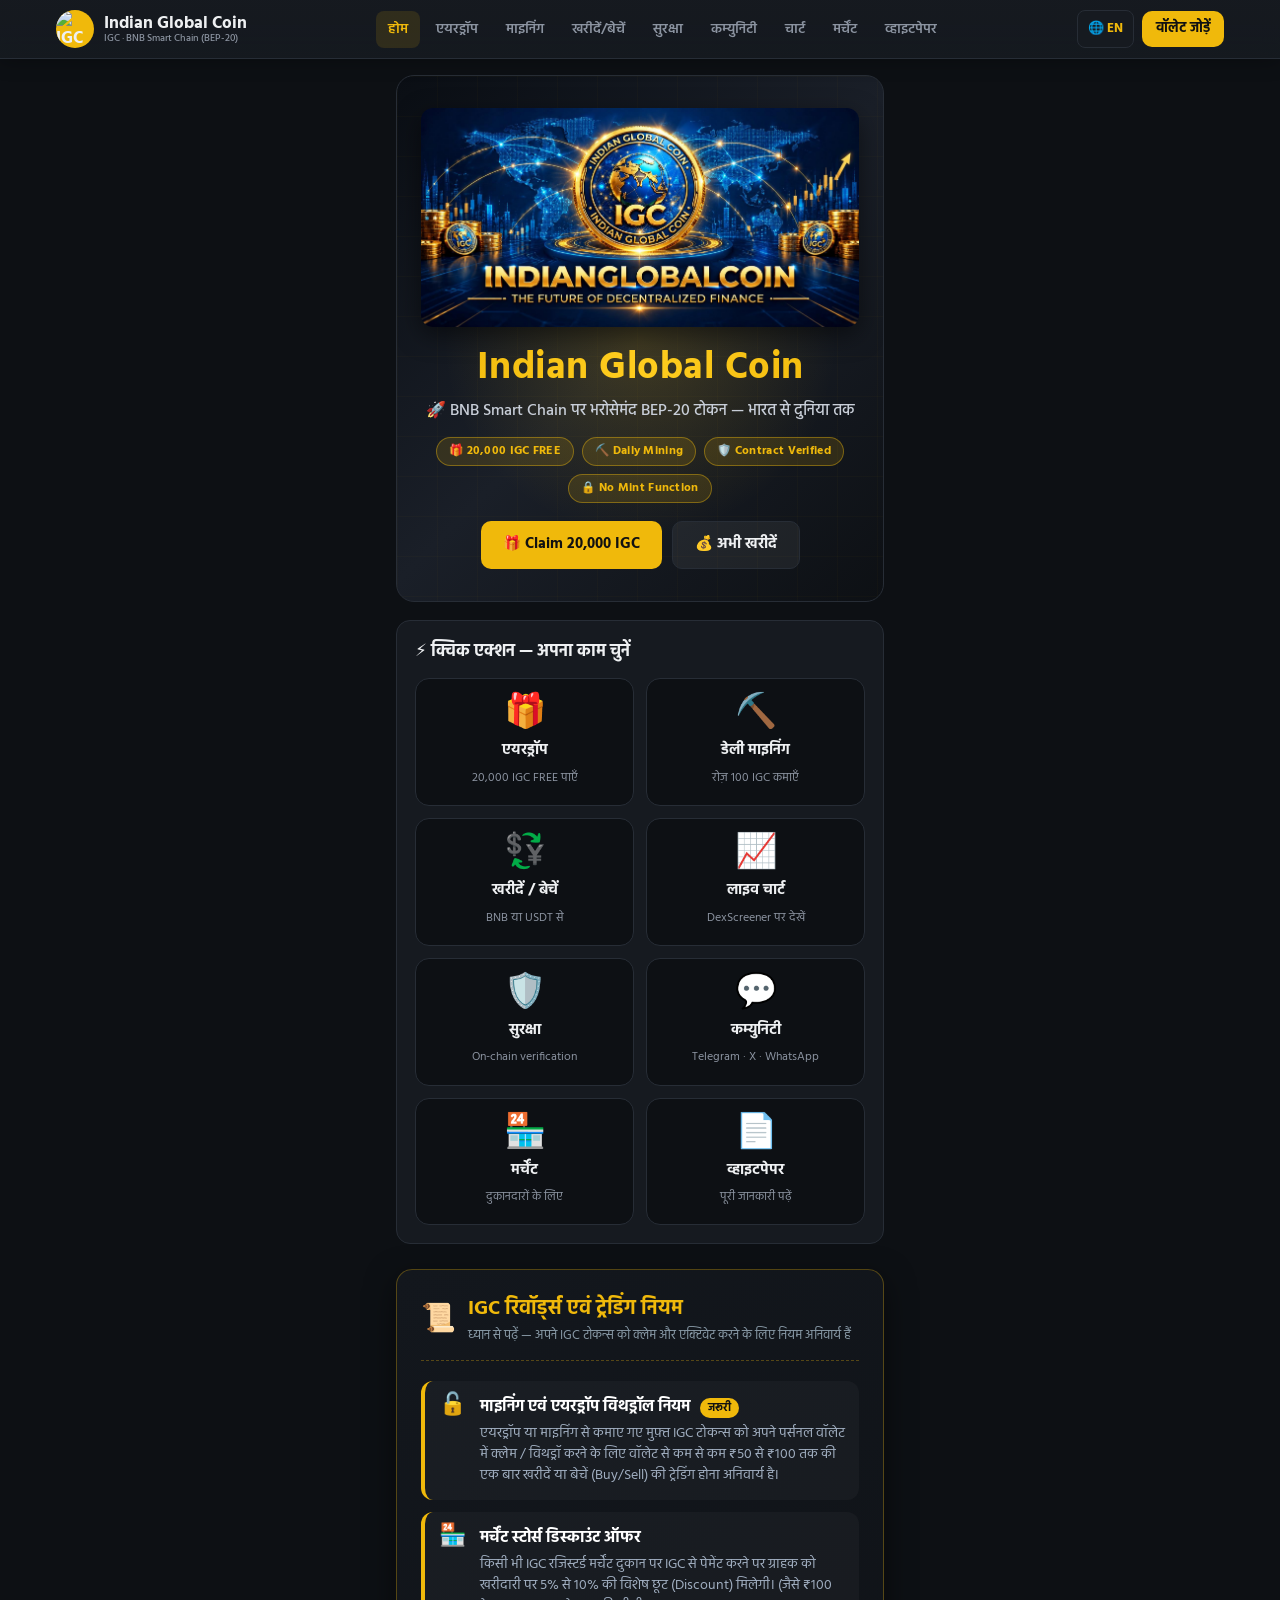
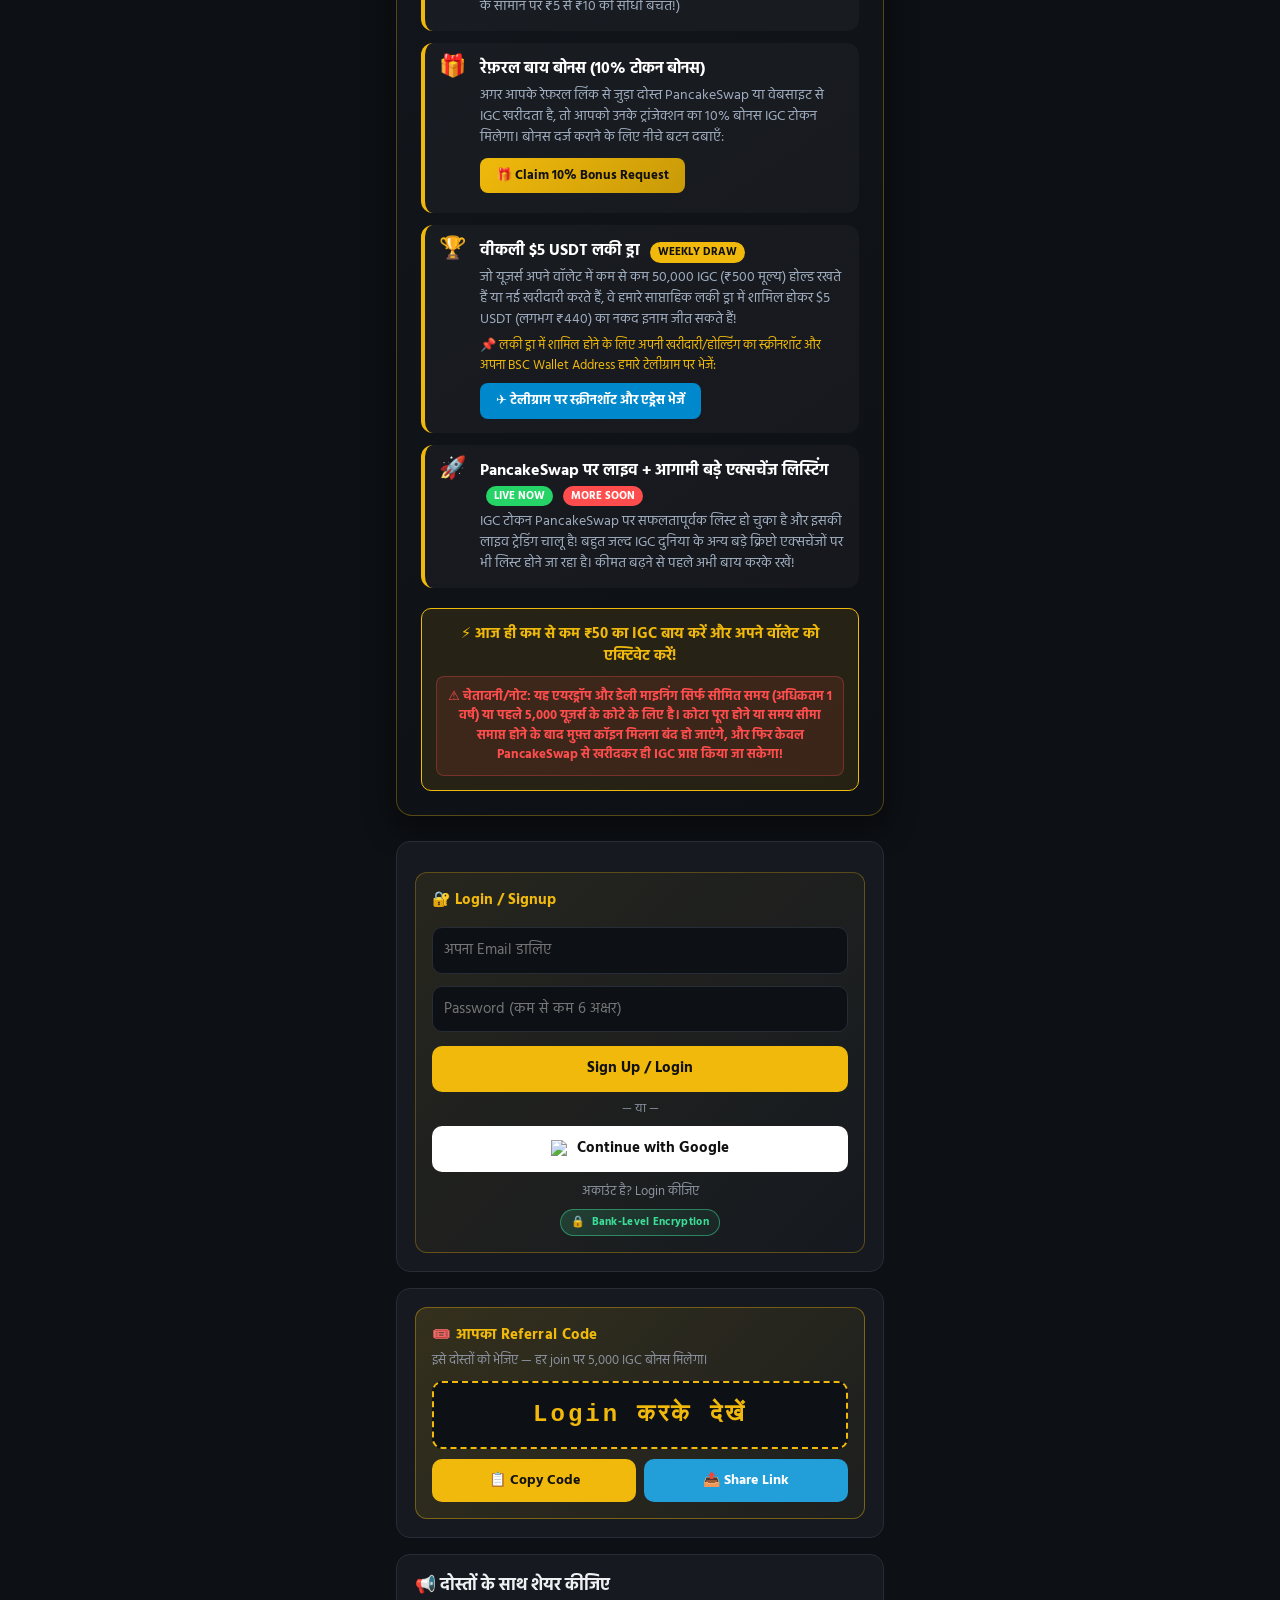
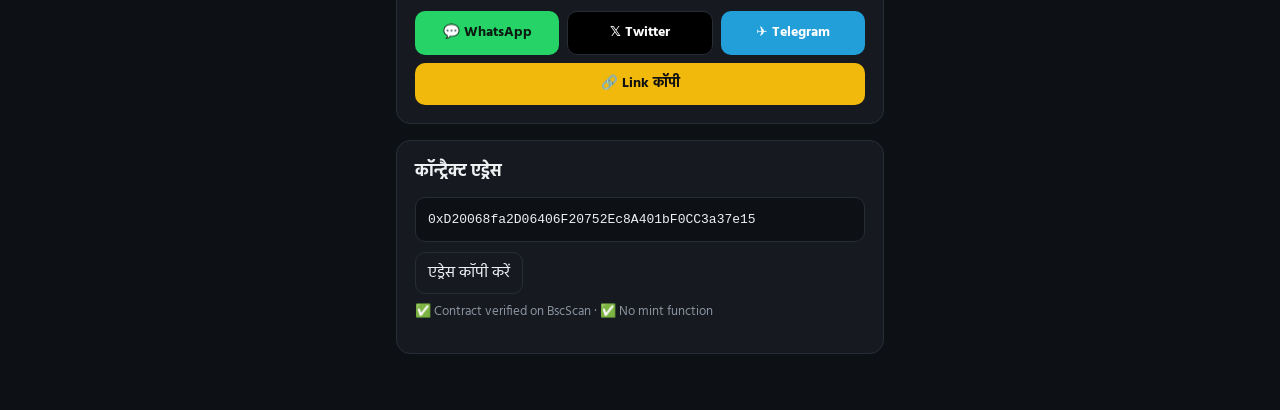
==== commit edab5bf4: "Add IGC trading and reward rules section Added IGC trading and reward rules section with styles and " ====
--- a/index.html
+++ b/index.html
@@ -16,6 +16,7 @@
 <link rel="stylesheet" href="style.css">
 <script src="https://cdn.jsdelivr.net/npm/ethers@6.13.2/dist/ethers.umd.min.js"></script>
 <script src="https://accounts.google.com/gsi/client" async defer></script>
+
 </head>
 <body>
 
@@ -33,15 +34,15 @@
     </a>
 
     <div class="nav-links" id="navLinks">
-      <a href="index.html" class="active" data-nav="home">होम</a>
-      <a href="airdrop.html" data-nav="airdrop">एयरड्रॉप</a>
-      <a href="mining.html" data-nav="mining">माइनिंग</a>
-      <a href="buy-sell.html" data-nav="buysell">खरीदें/बेचें</a>
-      <a href="security.html" data-nav="security">सुरक्षा</a>
-      <a href="community.html" data-nav="community">कम्युनिटी</a>
-      <a href="chart.html" data-nav="chart">चार्ट</a>
-      <a href="merchant.html" data-nav="merchant">मर्चेंट</a>
-      <a href="whitepaper.html" data-nav="whitepaper">व्हाइटपेपर</a>
+  <a href="index.html" class="active" data-nav="home" data-i18n="navHome">होम</a>
+  <a href="airdrop.html" data-nav="airdrop" data-i18n="navAirdrop">एयरड्रॉप</a>
+  <a href="mining.html" data-nav="mining" data-i18n="navMining">माइनिंग</a>
+  <a href="buy-sell.html" data-nav="buysell" data-i18n="navBuySell">खरीदें/बेचें</a>
+  <a href="security.html" data-nav="security" data-i18n="navSecurity">सुरक्षा</a>
+  <a href="community.html" data-nav="community" data-i18n="navCommunity">कम्युनिटी</a>
+  <a href="chart.html" data-nav="chart" data-i18n="navChart">चार्ट</a>
+  <a href="merchant.html" data-nav="merchant" data-i18n="navMerchant">मर्चेंट</a>
+  <a href="whitepaper.html" data-nav="whitepaper" data-i18n="navWhitepaper">व्हाइटपेपर</a>
     </div>
 
     <div class="nav-actions">
@@ -119,9 +120,306 @@
       </a>
     </div>
   </section>
+  <!-- ================== IGC TRADING & REWARD RULES SECTION ================== -->
+<style>
+  .igc-rules-card {
+    background: linear-gradient(145deg, #13171d, #0d1014);
+    border: 1px solid rgba(240, 185, 11, 0.3);
+    border-radius: 16px;
+    padding: 24px;
+    margin: 25px auto;
+    width: 100%;
+    max-width: 650px;
+    box-shadow: 0 10px 30px rgba(0, 0, 0, 0.5);
+    color: #ffffff;
+    font-family: 'Hind', system-ui, -apple-system, sans-serif;
+  }
+  .igc-rules-header {
+    display: flex;
+    align-items: center;
+    gap: 12px;
+    border-bottom: 1px dashed rgba(240, 185, 11, 0.3);
+    padding-bottom: 14px;
+    margin-bottom: 20px;
+  }
+  .igc-rules-header h3 {
+    margin: 0;
+    color: #f0b90b;
+    font-size: 20px;
+    font-weight: 800;
+  }
+  .igc-rule-item {
+    display: flex;
+    align-items: flex-start;
+    gap: 14px;
+    background: rgba(255, 255, 255, 0.03);
+    border-radius: 12px;
+    padding: 14px;
+    margin-bottom: 12px;
+    border-left: 4px solid #f0b90b;
+    transition: transform 0.2s ease;
+  }
+  .igc-rule-item:hover {
+    transform: translateX(4px);
+    background: rgba(240, 185, 11, 0.05);
+  }
+  .igc-rule-icon {
+    font-size: 22px;
+    line-height: 1;
+  }
+  .igc-rule-content h4 {
+    margin: 0 0 4px 0;
+    color: #ffffff;
+    font-size: 16px;
+    font-weight: 700;
+  }
+  .igc-rule-content p {
+    margin: 0;
+    color: #a0aec0;
+    font-size: 14px;
+    line-height: 1.5;
+  }
+  .igc-badge-active {
+    display: inline-block;
+    background: #f0b90b;
+    color: #111;
+    font-weight: 800;
+    font-size: 11px;
+    padding: 2px 8px;
+    border-radius: 20px;
+    margin-left: 6px;
+    text-transform: uppercase;
+  }
+  .igc-badge-live {
+    display: inline-block;
+    background: #25d366;
+    color: #fff;
+    font-weight: 800;
+    font-size: 11px;
+    padding: 2px 8px;
+    border-radius: 20px;
+    margin-left: 6px;
+    text-transform: uppercase;
+  }
+  .igc-badge-hot {
+    display: inline-block;
+    background: #ff4d4d;
+    color: #fff;
+    font-weight: 800;
+    font-size: 11px;
+    padding: 2px 8px;
+    border-radius: 20px;
+    margin-left: 6px;
+    text-transform: uppercase;
+  }
+  
+  /* Buttons styling */
+  .igc-btn-tg {
+    display: inline-flex;
+    align-items: center;
+    gap: 8px;
+    background: #0088cc;
+    color: #ffffff;
+    text-decoration: none;
+    font-weight: 700;
+    font-size: 13px;
+    padding: 8px 16px;
+    border-radius: 8px;
+    margin-top: 8px;
+    transition: background 0.2s;
+  }
+  .igc-btn-tg:hover {
+    background: #006699;
+  }
+
+  .igc-btn-claim-bonus {
+    display: inline-flex;
+    align-items: center;
+    gap: 8px;
+    background: linear-gradient(135deg, #f0b90b, #c99a08);
+    color: #111111;
+    border: none;
+    font-weight: 800;
+    font-size: 13px;
+    padding: 8px 16px;
+    border-radius: 8px;
+    margin-top: 10px;
+    cursor: pointer;
+    transition: transform 0.2s;
+  }
+  .igc-btn-claim-bonus:hover {
+    transform: translateY(-2px);
+  }
+
+  .igc-rules-footer {
+    text-align: center;
+    background: rgba(240, 185, 11, 0.1);
+    border: 1px solid #f0b90b;
+    border-radius: 10px;
+    padding: 14px;
+    margin-top: 20px;
+  }
+  .igc-rules-footer p {
+    margin: 0 0 6px 0;
+    color: #f0b90b;
+    font-size: 15px;
+    font-weight: 800;
+  }
+  .igc-rules-footer .warning-box {
+    color: #ff4d4d;
+    font-size: 13px;
+    font-weight: 700;
+    line-height: 1.5;
+    background: rgba(255, 77, 77, 0.1);
+    border: 1px solid rgba(255, 77, 77, 0.3);
+    border-radius: 8px;
+    padding: 10px;
+    margin-top: 8px;
+  }
+</style>
+
+<div class="igc-rules-card">
+  <!-- MAIN HEADING -->
+  <div class="igc-rules-header">
+    <span style="font-size: 28px;">📜</span>
+    <div>
+      <h3 data-i18n="rulesHeaderTitle">IGC रिवॉर्ड्स एवं ट्रेडिंग नियम</h3>
+      <p style="margin:2px 0 0 0; color:#8899a6; font-size:13px;" data-i18n="rulesHeaderSub">ध्यान से पढ़ें — अपने IGC टोकन्स को क्लेम और एक्टिवेट करने के लिए नियम अनिवार्य हैं</p>
+    </div>
+  </div>
+
+  <!-- Rule 1 -->
+  <div class="igc-rule-item">
+    <div class="igc-rule-icon">🔓</div>
+    <div class="igc-rule-content">
+      <h4><span data-i18n="rule1Title">माइनिंग एवं एयरड्रॉप विथड्रॉल नियम</span> <span class="igc-badge-active" data-i18n="badgeNeeded">जरूरी</span></h4>
+      <p data-i18n="rule1Desc">एयरड्रॉप या माइनिंग से कमाए गए मुफ़्त IGC टोकन्स को अपने पर्सनल वॉलेट में क्लेम / विथड्रॉ करने के लिए वॉलेट से कम से कम ₹50 से ₹100 तक की एक बार खरीदें या बेचें (Buy/Sell) की ट्रेडिंग होना अनिवार्य है।</p>
+    </div>
+  </div>
+
+  <!-- Rule 2 -->
+  <div class="igc-rule-item">
+    <div class="igc-rule-icon">🏪</div>
+    <div class="igc-rule-content">
+      <h4 data-i18n="rule2Title">मर्चेंट स्टोर्स डिस्काउंट ऑफर</h4>
+      <p data-i18n="rule2Desc">किसी भी IGC रजिस्टर्ड मर्चेंट दुकान पर IGC से पेमेंट करने पर ग्राहक को खरीदारी पर 5% से 10% की विशेष छूट (Discount) मिलेगी। (जैसे ₹100 के सामान पर ₹5 से ₹10 की सीधी बचत!)</p>
+    </div>
+  </div>
+
+  <!-- Rule 3 (10% Bonus + Button) -->
+  <div class="igc-rule-item">
+    <div class="igc-rule-icon">🎁</div>
+    <div class="igc-rule-content">
+      <h4 data-i18n="rule3Title">रेफ़रल बाय बोनस (10% टोकन बोनस)</h4>
+      <p data-i18n="rule3Desc">अगर आपके रेफ़रल लिंक से जुड़ा दोस्त PancakeSwap या वेबसाइट से IGC खरीदता है, तो आपको उनके ट्रांजेक्शन का 10% बोनस IGC टोकन मिलेगा। बोनस दर्ज कराने के लिए नीचे बटन दबाएँ:</p>
+      <!-- BUTTON ADDED HERE -->
+      <button class="igc-btn-claim-bonus" id="claimRefBonusBtn" data-i18n="rule3Btn">🎁 Claim 10% Bonus Request</button>
+      <div id="refBonusMsg" style="margin-top:6px; font-size:12px; font-weight:bold;"></div>
+    </div>
+  </div>
+
+  <!-- Rule 4 -->
+  <div class="igc-rule-item">
+    <div class="igc-rule-icon">🏆</div>
+    <div class="igc-rule-content">
+      <h4><span data-i18n="rule4Title">वीकली $5 USDT लकी ड्रा</span> <span class="igc-badge-active" data-i18n="badgeWeekly">Weekly Draw</span></h4>
+      <p data-i18n="rule4Desc">जो यूज़र्स अपने वॉलेट में कम से कम 50,000 IGC (₹500 मूल्य) होल्ड रखते हैं या नई खरीदारी करते हैं, वे हमारे साप्ताहिक लकी ड्रा में शामिल होकर $5 USDT (लगभग ₹440) का नकद इनाम जीत सकते हैं!</p>
+      <p style="margin-top:6px; font-size:13px; color:#f0b90b;" data-i18n="rule4Sub">📌 लकी ड्रा में शामिल होने के लिए अपनी खरीदारी/होल्डिंग का स्क्रीनशॉट और अपना BSC Wallet Address हमारे टेलीग्राम पर भेजें:</p>
+      <a href="https://t.me/IGC_Official_Token" target="_blank" class="igc-btn-tg"><span data-i18n="rule4Btn">✈️ टेलीग्राम पर स्क्रीनशॉट और एड्रेस भेजें</span></a>
+    </div>
+  </div>
+
+  <!-- Rule 5 -->
+  <div class="igc-rule-item">
+    <div class="igc-rule-icon">🚀</div>
+    <div class="igc-rule-content">
+      <h4><span data-i18n="rule5Title">PancakeSwap पर लाइव + आगामी बड़े एक्सचेंज लिस्टिंग</span> <span class="igc-badge-live" data-i18n="badgeLive">Live Now</span> <span class="igc-badge-hot" data-i18n="badgeSoon">More Soon</span></h4>
+      <p data-i18n="rule5Desc">IGC टोकन PancakeSwap पर सफलतापूर्वक लिस्ट हो चुका है और इसकी लाइव ट्रेडिंग चालू है! बहुत जल्द IGC दुनिया के अन्य बड़े क्रिप्टो एक्सचेंजों पर भी लिस्ट होने जा रहा है। कीमत बढ़ने से पहले अभी बाय करके रखें!</p>
+    </div>
+  </div>
+
+  <!-- Footer -->
+  <div class="igc-rules-footer">
+    <p data-i18n="footerRuleTitle">⚡ आज ही कम से कम ₹50 का IGC बाय करें और अपने वॉलेट को एक्टिवेट करें!</p>
+    <div class="warning-box" data-i18n="footerRuleWarn">
+      ⚠️ चेतावनी/नोट: यह एयरड्रॉप और डेली माइनिंग सिर्फ सीमित समय (अधिकतम 1 वर्ष) या पहले 5,000 यूज़र्स के कोटे के लिए है। कोटा पूरा होने या समय सीमा समाप्त होने के बाद मुफ़्त कॉइन मिलना बंद हो जाएंगे, और फिर केवल PancakeSwap से खरीदकर ही IGC प्राप्त किया जा सकेगा!
+    </div>
+  </div>
+</div>
+
+<!-- ================== JS FOR 10% BONUS CLAIM BUTTON ================== -->
+<script>
+  document.addEventListener("DOMContentLoaded", () => {
+    const claimBtn = document.getElementById("claimRefBonusBtn");
+    const msg = document.getElementById("refBonusMsg");
+
+    if (claimBtn) {
+      claimBtn.addEventListener("click", async () => {
+        if (typeof currentEmail === "undefined" || !currentEmail) {
+          alert(typeof t === "function" ? t("needLogin") : "🔒 कृपया पहले वेबसाइट पर Email/Google से Login करें!");
+          return;
+        }
+        if (typeof user === "undefined" || !user) {
+          alert(typeof t === "function" ? t("needWallet") : "🔗 कृपया पहले अपना BSC Wallet कनेक्ट करें!");
+          return;
+        }
+
+        claimBtn.disabled = true;
+        claimBtn.textContent = "Processing...";
+        msg.textContent = "";
+
+        const myCode = typeof getMyCode === "function" ? getMyCode() : "N/A";
+        const refBy = localStorage.getItem("igc_ref_by") || "Direct";
+
+        try {
+          if (typeof sendToSheet === "function") {
+            const res = await sendToSheet("claimRefBonus", {
+              email: currentEmail,
+              wallet: user,
+              myRefCode: myCode,
+              referredBy: refBy
+            });
+
+            if (res && res.success) {
+              msg.style.color = "#25d366";
+              msg.textContent = typeof t === "function" ? t("ruleSuccessMsg") : "✅ आपकी 10% बोनस क्लेम रिक्वेस्ट Google Sheet और Telegram दोनों पर सफलता पूर्वक भेज दी गई है!";
+            } else {
+              msg.style.color = "#ff4d4d";
+              msg.textContent = typeof t === "function" ? t("ruleErrorMsg") : "❌ क्लेम रिक्वेस्ट दर्ज नहीं हो सकी। कृपया दोबारा प्रयास करें।";
+            }
+          }
+        } catch (e) {
+          console.error(e);
+          msg.style.color = "#ff4d4d";
+          msg.textContent = typeof t === "function" ? t("ruleFailMsg") : "❌ कुछ गड़बड़ हुई। कृपया टेलीग्राम पर संपर्क करें।";
+        } finally {
+          claimBtn.disabled = false;
+          claimBtn.textContent = typeof t === "function" ? t("rule3Btn") : "🎁 Claim 10% Bonus Request";
+        }
+      });
+    }
+  });
+</script>
+<!-- ================== END OF IGC RULES SECTION ================== -->
 
   <!-- ================= LOGIN / SIGNUP SECTION ================= -->
   <section>
+    
+    <!-- ================= REFERRAL CONFIRMED BOX (यहाँ जोड़ा गया है) ================= -->
+    <!-- ================= REFERRAL CONFIRMED BOX ================= -->
+  <div id="refWelcome" style="display:none; background: linear-gradient(135deg, rgba(61,220,151,.15), rgba(61,220,151,.05)); border: 2px dashed var(--ok); border-radius: 12px; padding: 15px; margin-bottom: 15px; text-align: left; box-shadow: 0 4px 15px rgba(0,0,0,0.3);">
+  <div style="font-weight: 800; color: var(--ok); font-size: 16px; margin-bottom: 5px;" data-i18n="refConfirmedText">✅ Referral Confirmed!</div>
+  <div style="font-size: 14px; margin-bottom: 8px;">
+    <span data-i18n="refReferText1">आपको</span> <b id="refWelcomeCode" style="color:var(--ok); font-size: 18px; letter-spacing: 1px;">friend</b> <span data-i18n="refReferText2">ने refer किया है।</span>
+  </div>
+  <div style="font-size: 13px; color: #d6dbe1; border-top: 1px dashed rgba(255,255,255,0.2); padding-top: 8px; margin-top: 5px;">
+    <span data-i18n="refYourCodeText">👉 आपका अपना कोड:</span> <b id="myRefCodeDisplay" style="color:var(--gold); font-size: 16px;">Loading...</b>
+  </div>
+  <div style="font-size: 11px; color: var(--muted); margin-top: 5px;" data-i18n="refDiffText">(यह पक्का करने के लिए कि आपका और आपके दोस्त का कोड अलग है)</div>
+</div>
+<!-- ================= REFERRAL CONFIRMED BOX END ================= -->
+    <!-- ================= REFERRAL CONFIRMED BOX END ================= -->
+
     <div id="loginSection" class="login-box">
       <h3 id="loginTitle">🔐 Login / Signup</h3>
       <input id="emailInput" type="email" data-i18n-ph="emailPh" placeholder="अपना Email डालिए">
@@ -151,7 +449,7 @@
     </div>
   </section>
 
-  <!-- ================= REFERRAL CODE BOX (NEW) ================= -->
+  <!-- ================= REFERRAL CODE BOX ================= -->
   <section>
     <div class="claim-box" style="margin-top:0">
       <h3 data-i18n="yourRefCode">🎟️ आपका Referral Code</h3>
@@ -161,7 +459,6 @@
         <button class="b-copy" id="copyRefBtn" data-i18n="copyCode">📋 Copy Code</button>
         <button class="b-share" id="shareRefBtn" data-i18n="shareLink">📤 Share Link</button>
       </div>
-      
     </div>
   </section>
 
@@ -286,4 +583,4 @@
 
 <script src="script.js"></script>
 </body>
-                             </html>
+  </html>
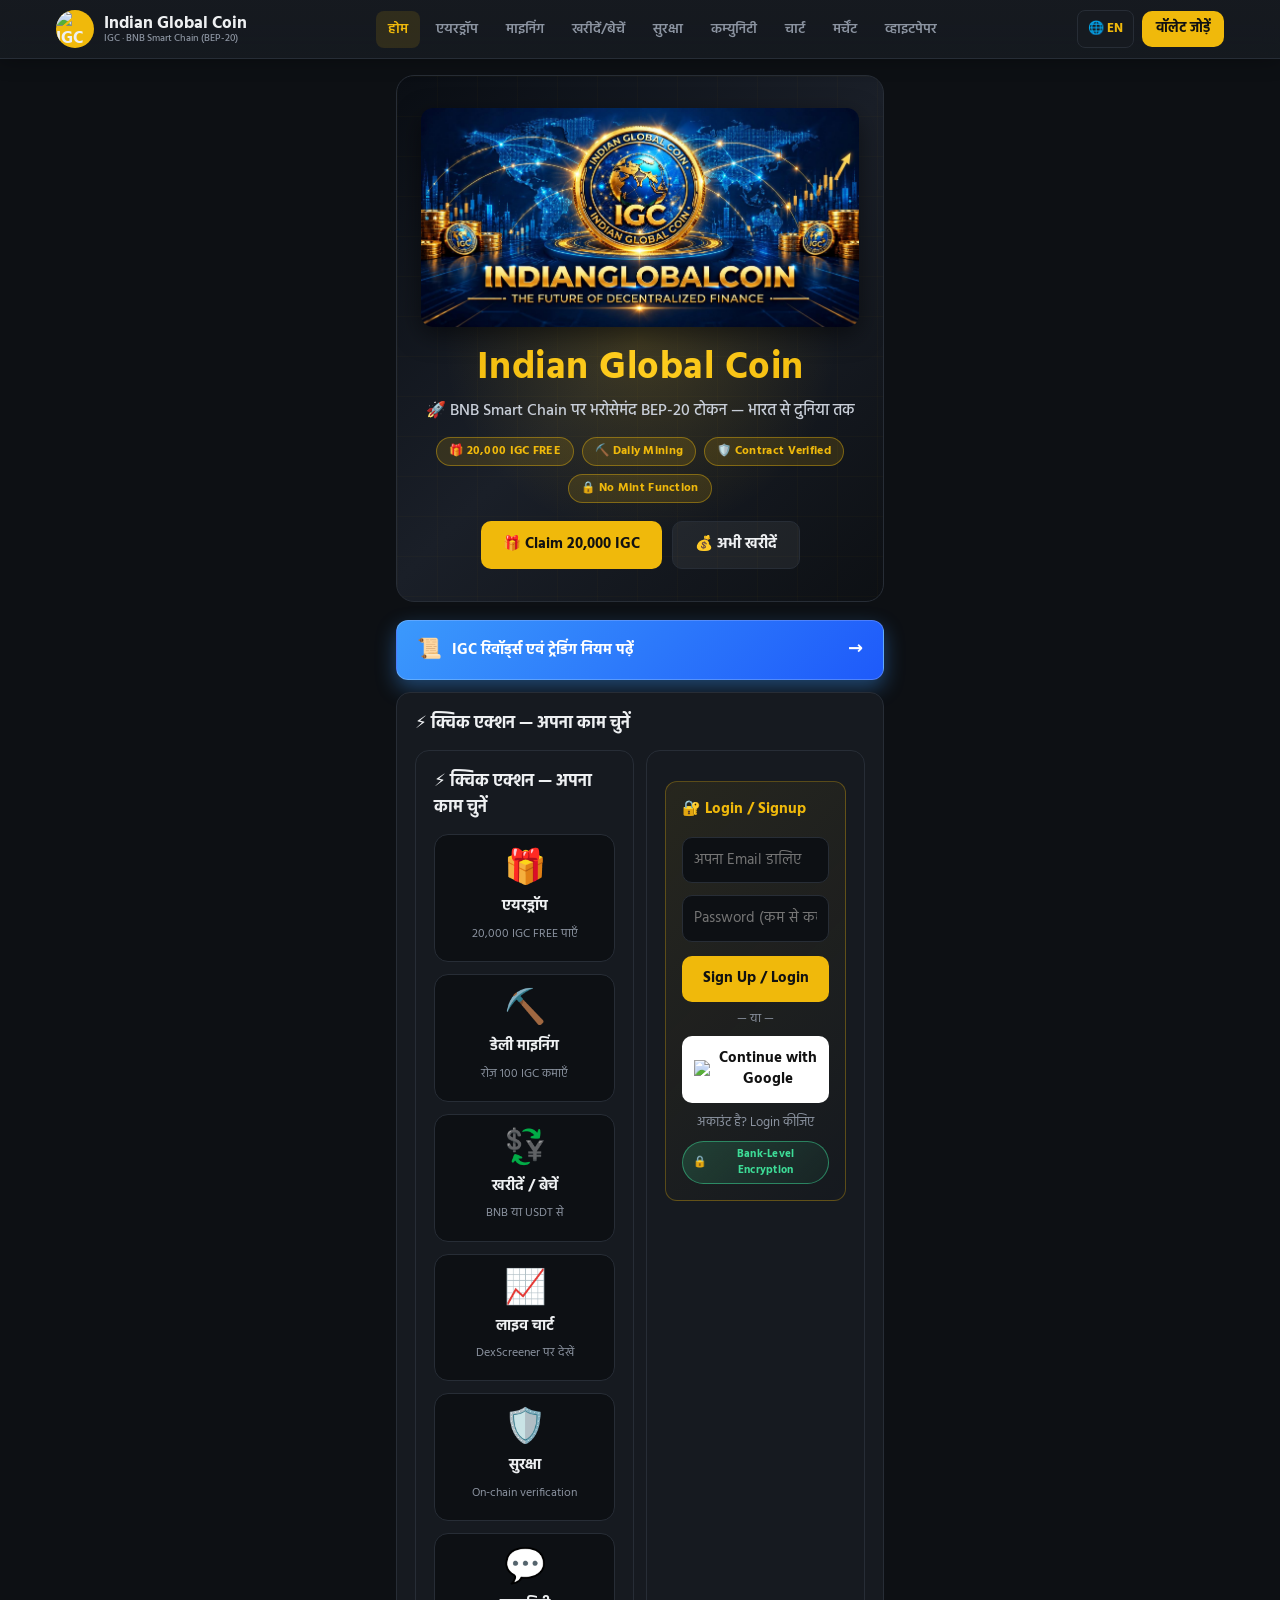
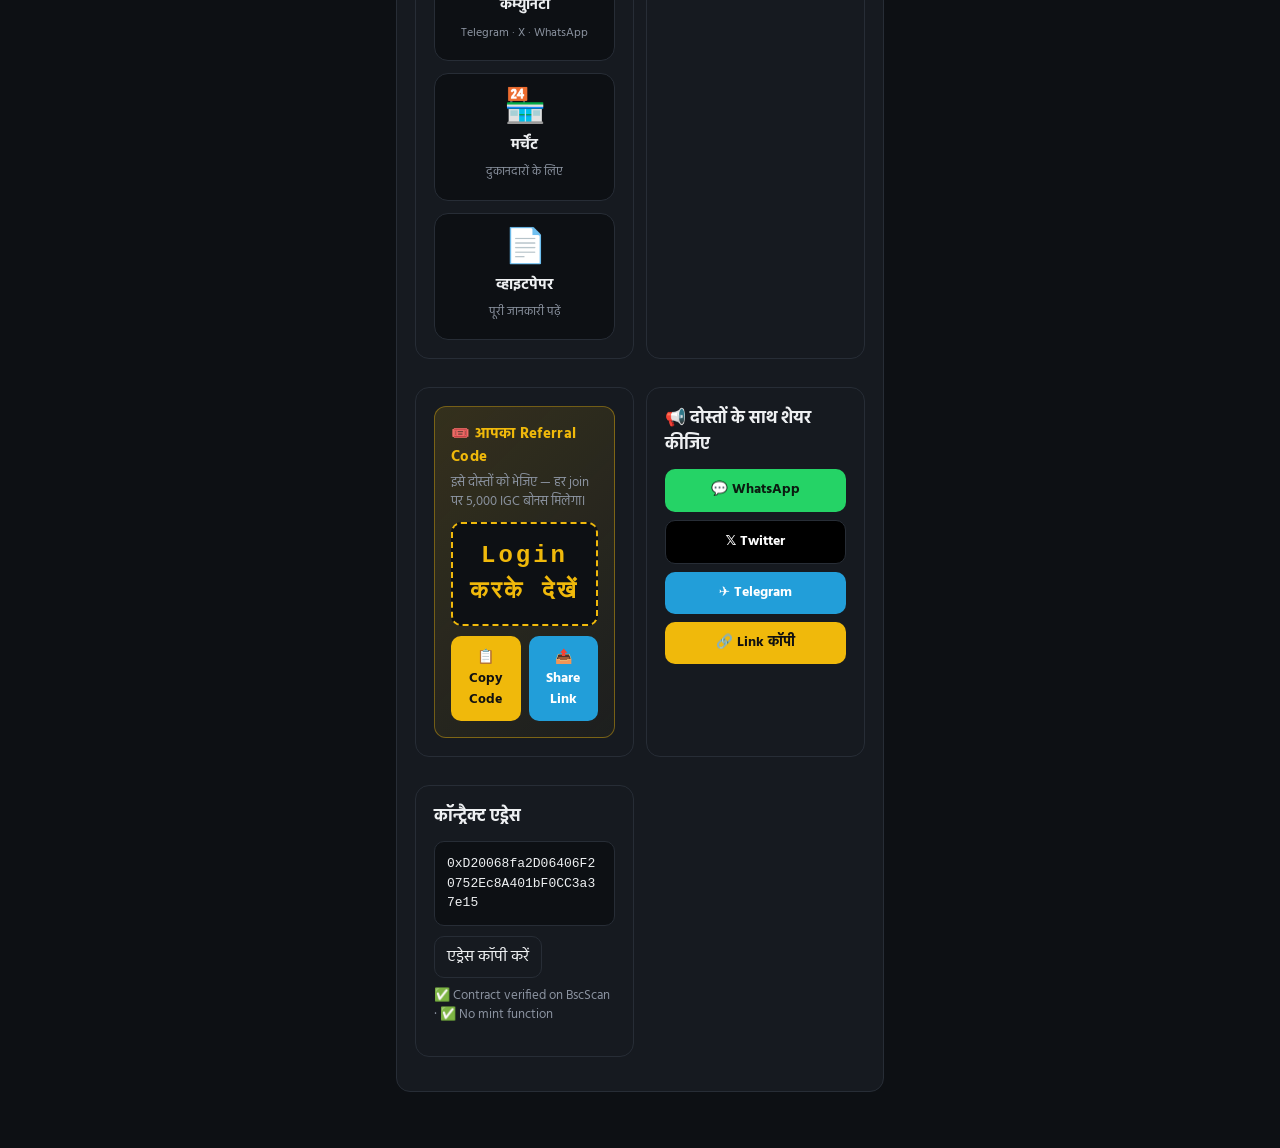
==== commit 30f82198: "Update index.html" ====
--- a/index.html
+++ b/index.html
@@ -73,6 +73,43 @@
       </div>
     </div>
   </div>
+  <!-- ================= IGC RULES BUTTON (TOP OF QUICK ACTION) ================= -->
+<style>
+  .igc-top-rules-btn {
+    display: flex; align-items: center; justify-content: space-between;
+    background: linear-gradient(135deg, #3B99FC, #1E5AFA);
+    color: #ffffff; text-decoration: none; font-weight: 700; font-size: 15px;
+    padding: 14px 20px; border-radius: 12px; margin-bottom: 12px;
+    box-shadow: 0 8px 20px rgba(59, 153, 252, 0.4);
+    border: 1px solid rgba(255,255,255,0.2);
+    transition: transform 0.2s, box-shadow 0.2s;
+    animation: pulse-blue-top 2s infinite;
+  }
+  .igc-top-rules-btn:hover {
+    transform: translateY(-2px) scale(1.01);
+    box-shadow: 0 12px 25px rgba(59, 153, 252, 0.6);
+  }
+  @keyframes pulse-blue-top {
+    0% { box-shadow: 0 0 0 0 rgba(59, 153, 252, 0.5); }
+    70% { box-shadow: 0 0 0 10px rgba(59, 153, 252, 0); }
+    100% { box-shadow: 0 0 0 0 rgba(59, 153, 252, 0); }
+  }
+</style>
+
+<a href="rules.html" class="igc-top-rules-btn">
+  <div style="display: flex; align-items: center; gap: 10px;">
+    <span style="font-size: 20px;">📜</span>
+    <span>IGC रिवॉर्ड्स एवं ट्रेडिंग नियम पढ़ें</span>
+  </div>
+  <span style="font-size: 18px; font-weight: 800;">→</span>
+</a>
+<!-- ================= IGC RULES BUTTON END ================= -->
+
+<!-- ================= QUICK NAV CARDS (यह पहले से आपके कोड में है) ================= -->
+<section>
+  <h2 data-i18n="quickTitle">⚡ क्विक एक्शन — अपना काम चुनें</h2>
+  <div class="quick-grid">
+    <!-- आपके कार्ड्स यहाँ हैं... -->
 
   <!-- ================= QUICK NAV CARDS ================= -->
   <section>
@@ -120,232 +157,11 @@
       </a>
     </div>
   </section>
-  <!-- ================== IGC TRADING & REWARD RULES SECTION ================== -->
-<style>
-  .igc-rules-card {
-    background: linear-gradient(145deg, #13171d, #0d1014);
-    border: 1px solid rgba(240, 185, 11, 0.3);
-    border-radius: 16px;
-    padding: 24px;
-    margin: 25px auto;
-    width: 100%;
-    max-width: 650px;
-    box-shadow: 0 10px 30px rgba(0, 0, 0, 0.5);
-    color: #ffffff;
-    font-family: 'Hind', system-ui, -apple-system, sans-serif;
-  }
-  .igc-rules-header {
-    display: flex;
-    align-items: center;
-    gap: 12px;
-    border-bottom: 1px dashed rgba(240, 185, 11, 0.3);
-    padding-bottom: 14px;
-    margin-bottom: 20px;
-  }
-  .igc-rules-header h3 {
-    margin: 0;
-    color: #f0b90b;
-    font-size: 20px;
-    font-weight: 800;
-  }
-  .igc-rule-item {
-    display: flex;
-    align-items: flex-start;
-    gap: 14px;
-    background: rgba(255, 255, 255, 0.03);
-    border-radius: 12px;
-    padding: 14px;
-    margin-bottom: 12px;
-    border-left: 4px solid #f0b90b;
-    transition: transform 0.2s ease;
-  }
-  .igc-rule-item:hover {
-    transform: translateX(4px);
-    background: rgba(240, 185, 11, 0.05);
-  }
-  .igc-rule-icon {
-    font-size: 22px;
-    line-height: 1;
-  }
-  .igc-rule-content h4 {
-    margin: 0 0 4px 0;
-    color: #ffffff;
-    font-size: 16px;
-    font-weight: 700;
-  }
-  .igc-rule-content p {
-    margin: 0;
-    color: #a0aec0;
-    font-size: 14px;
-    line-height: 1.5;
-  }
-  .igc-badge-active {
-    display: inline-block;
-    background: #f0b90b;
-    color: #111;
-    font-weight: 800;
-    font-size: 11px;
-    padding: 2px 8px;
-    border-radius: 20px;
-    margin-left: 6px;
-    text-transform: uppercase;
-  }
-  .igc-badge-live {
-    display: inline-block;
-    background: #25d366;
-    color: #fff;
-    font-weight: 800;
-    font-size: 11px;
-    padding: 2px 8px;
-    border-radius: 20px;
-    margin-left: 6px;
-    text-transform: uppercase;
-  }
-  .igc-badge-hot {
-    display: inline-block;
-    background: #ff4d4d;
-    color: #fff;
-    font-weight: 800;
-    font-size: 11px;
-    padding: 2px 8px;
-    border-radius: 20px;
-    margin-left: 6px;
-    text-transform: uppercase;
-  }
   
-  /* Buttons styling */
-  .igc-btn-tg {
-    display: inline-flex;
-    align-items: center;
-    gap: 8px;
-    background: #0088cc;
-    color: #ffffff;
-    text-decoration: none;
-    font-weight: 700;
-    font-size: 13px;
-    padding: 8px 16px;
-    border-radius: 8px;
-    margin-top: 8px;
-    transition: background 0.2s;
-  }
-  .igc-btn-tg:hover {
-    background: #006699;
-  }
-
-  .igc-btn-claim-bonus {
-    display: inline-flex;
-    align-items: center;
-    gap: 8px;
-    background: linear-gradient(135deg, #f0b90b, #c99a08);
-    color: #111111;
-    border: none;
-    font-weight: 800;
-    font-size: 13px;
-    padding: 8px 16px;
-    border-radius: 8px;
-    margin-top: 10px;
-    cursor: pointer;
-    transition: transform 0.2s;
-  }
-  .igc-btn-claim-bonus:hover {
-    transform: translateY(-2px);
-  }
-
-  .igc-rules-footer {
-    text-align: center;
-    background: rgba(240, 185, 11, 0.1);
-    border: 1px solid #f0b90b;
-    border-radius: 10px;
-    padding: 14px;
-    margin-top: 20px;
-  }
-  .igc-rules-footer p {
-    margin: 0 0 6px 0;
-    color: #f0b90b;
-    font-size: 15px;
-    font-weight: 800;
-  }
-  .igc-rules-footer .warning-box {
-    color: #ff4d4d;
-    font-size: 13px;
-    font-weight: 700;
-    line-height: 1.5;
-    background: rgba(255, 77, 77, 0.1);
-    border: 1px solid rgba(255, 77, 77, 0.3);
-    border-radius: 8px;
-    padding: 10px;
-    margin-top: 8px;
-  }
-</style>
-
-<div class="igc-rules-card">
-  <!-- MAIN HEADING -->
-  <div class="igc-rules-header">
-    <span style="font-size: 28px;">📜</span>
-    <div>
-      <h3 data-i18n="rulesHeaderTitle">IGC रिवॉर्ड्स एवं ट्रेडिंग नियम</h3>
-      <p style="margin:2px 0 0 0; color:#8899a6; font-size:13px;" data-i18n="rulesHeaderSub">ध्यान से पढ़ें — अपने IGC टोकन्स को क्लेम और एक्टिवेट करने के लिए नियम अनिवार्य हैं</p>
-    </div>
-  </div>
-
-  <!-- Rule 1 -->
-  <div class="igc-rule-item">
-    <div class="igc-rule-icon">🔓</div>
-    <div class="igc-rule-content">
-      <h4><span data-i18n="rule1Title">माइनिंग एवं एयरड्रॉप विथड्रॉल नियम</span> <span class="igc-badge-active" data-i18n="badgeNeeded">जरूरी</span></h4>
-      <p data-i18n="rule1Desc">एयरड्रॉप या माइनिंग से कमाए गए मुफ़्त IGC टोकन्स को अपने पर्सनल वॉलेट में क्लेम / विथड्रॉ करने के लिए वॉलेट से कम से कम ₹50 से ₹100 तक की एक बार खरीदें या बेचें (Buy/Sell) की ट्रेडिंग होना अनिवार्य है।</p>
-    </div>
-  </div>
-
-  <!-- Rule 2 -->
-  <div class="igc-rule-item">
-    <div class="igc-rule-icon">🏪</div>
-    <div class="igc-rule-content">
-      <h4 data-i18n="rule2Title">मर्चेंट स्टोर्स डिस्काउंट ऑफर</h4>
-      <p data-i18n="rule2Desc">किसी भी IGC रजिस्टर्ड मर्चेंट दुकान पर IGC से पेमेंट करने पर ग्राहक को खरीदारी पर 5% से 10% की विशेष छूट (Discount) मिलेगी। (जैसे ₹100 के सामान पर ₹5 से ₹10 की सीधी बचत!)</p>
-    </div>
-  </div>
-
-  <!-- Rule 3 (10% Bonus + Button) -->
-  <div class="igc-rule-item">
-    <div class="igc-rule-icon">🎁</div>
-    <div class="igc-rule-content">
-      <h4 data-i18n="rule3Title">रेफ़रल बाय बोनस (10% टोकन बोनस)</h4>
-      <p data-i18n="rule3Desc">अगर आपके रेफ़रल लिंक से जुड़ा दोस्त PancakeSwap या वेबसाइट से IGC खरीदता है, तो आपको उनके ट्रांजेक्शन का 10% बोनस IGC टोकन मिलेगा। बोनस दर्ज कराने के लिए नीचे बटन दबाएँ:</p>
-      <!-- BUTTON ADDED HERE -->
-      <button class="igc-btn-claim-bonus" id="claimRefBonusBtn" data-i18n="rule3Btn">🎁 Claim 10% Bonus Request</button>
-      <div id="refBonusMsg" style="margin-top:6px; font-size:12px; font-weight:bold;"></div>
-    </div>
-  </div>
-
-  <!-- Rule 4 -->
-  <div class="igc-rule-item">
-    <div class="igc-rule-icon">🏆</div>
-    <div class="igc-rule-content">
-      <h4><span data-i18n="rule4Title">वीकली $5 USDT लकी ड्रा</span> <span class="igc-badge-active" data-i18n="badgeWeekly">Weekly Draw</span></h4>
-      <p data-i18n="rule4Desc">जो यूज़र्स अपने वॉलेट में कम से कम 50,000 IGC (₹500 मूल्य) होल्ड रखते हैं या नई खरीदारी करते हैं, वे हमारे साप्ताहिक लकी ड्रा में शामिल होकर $5 USDT (लगभग ₹440) का नकद इनाम जीत सकते हैं!</p>
-      <p style="margin-top:6px; font-size:13px; color:#f0b90b;" data-i18n="rule4Sub">📌 लकी ड्रा में शामिल होने के लिए अपनी खरीदारी/होल्डिंग का स्क्रीनशॉट और अपना BSC Wallet Address हमारे टेलीग्राम पर भेजें:</p>
-      <a href="https://t.me/IGC_Official_Token" target="_blank" class="igc-btn-tg"><span data-i18n="rule4Btn">✈️ टेलीग्राम पर स्क्रीनशॉट और एड्रेस भेजें</span></a>
-    </div>
-  </div>
-
-  <!-- Rule 5 -->
-  <div class="igc-rule-item">
-    <div class="igc-rule-icon">🚀</div>
-    <div class="igc-rule-content">
-      <h4><span data-i18n="rule5Title">PancakeSwap पर लाइव + आगामी बड़े एक्सचेंज लिस्टिंग</span> <span class="igc-badge-live" data-i18n="badgeLive">Live Now</span> <span class="igc-badge-hot" data-i18n="badgeSoon">More Soon</span></h4>
-      <p data-i18n="rule5Desc">IGC टोकन PancakeSwap पर सफलतापूर्वक लिस्ट हो चुका है और इसकी लाइव ट्रेडिंग चालू है! बहुत जल्द IGC दुनिया के अन्य बड़े क्रिप्टो एक्सचेंजों पर भी लिस्ट होने जा रहा है। कीमत बढ़ने से पहले अभी बाय करके रखें!</p>
-    </div>
-  </div>
-
-  <!-- Footer -->
-  <div class="igc-rules-footer">
-    <p data-i18n="footerRuleTitle">⚡ आज ही कम से कम ₹50 का IGC बाय करें और अपने वॉलेट को एक्टिवेट करें!</p>
-    <div class="warning-box" data-i18n="footerRuleWarn">
-      ⚠️ चेतावनी/नोट: यह एयरड्रॉप और डेली माइनिंग सिर्फ सीमित समय (अधिकतम 1 वर्ष) या पहले 5,000 यूज़र्स के कोटे के लिए है। कोटा पूरा होने या समय सीमा समाप्त होने के बाद मुफ़्त कॉइन मिलना बंद हो जाएंगे, और फिर केवल PancakeSwap से खरीदकर ही IGC प्राप्त किया जा सकेगा!
-    </div>
-  </div>
-</div>
+
+    
+
+  
 
 <!-- ================== JS FOR 10% BONUS CLAIM BUTTON ================== -->
 <script>
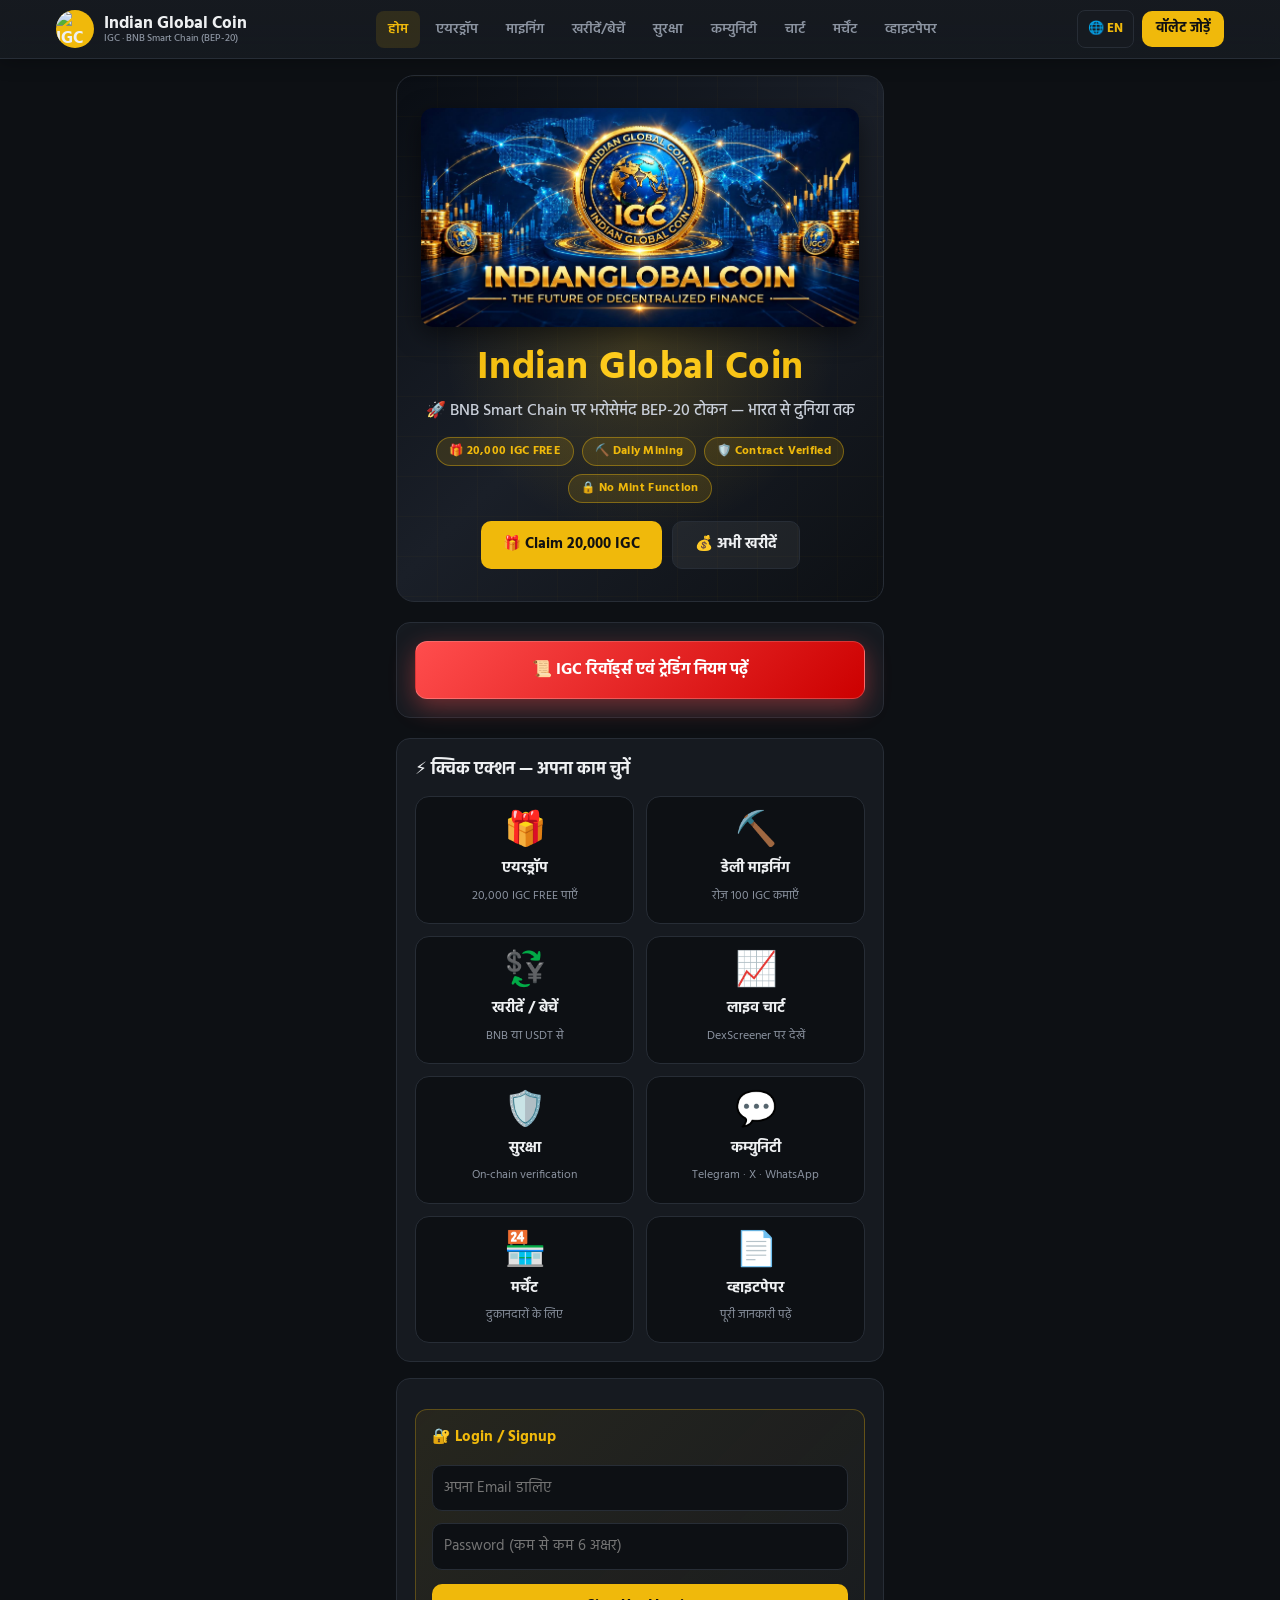
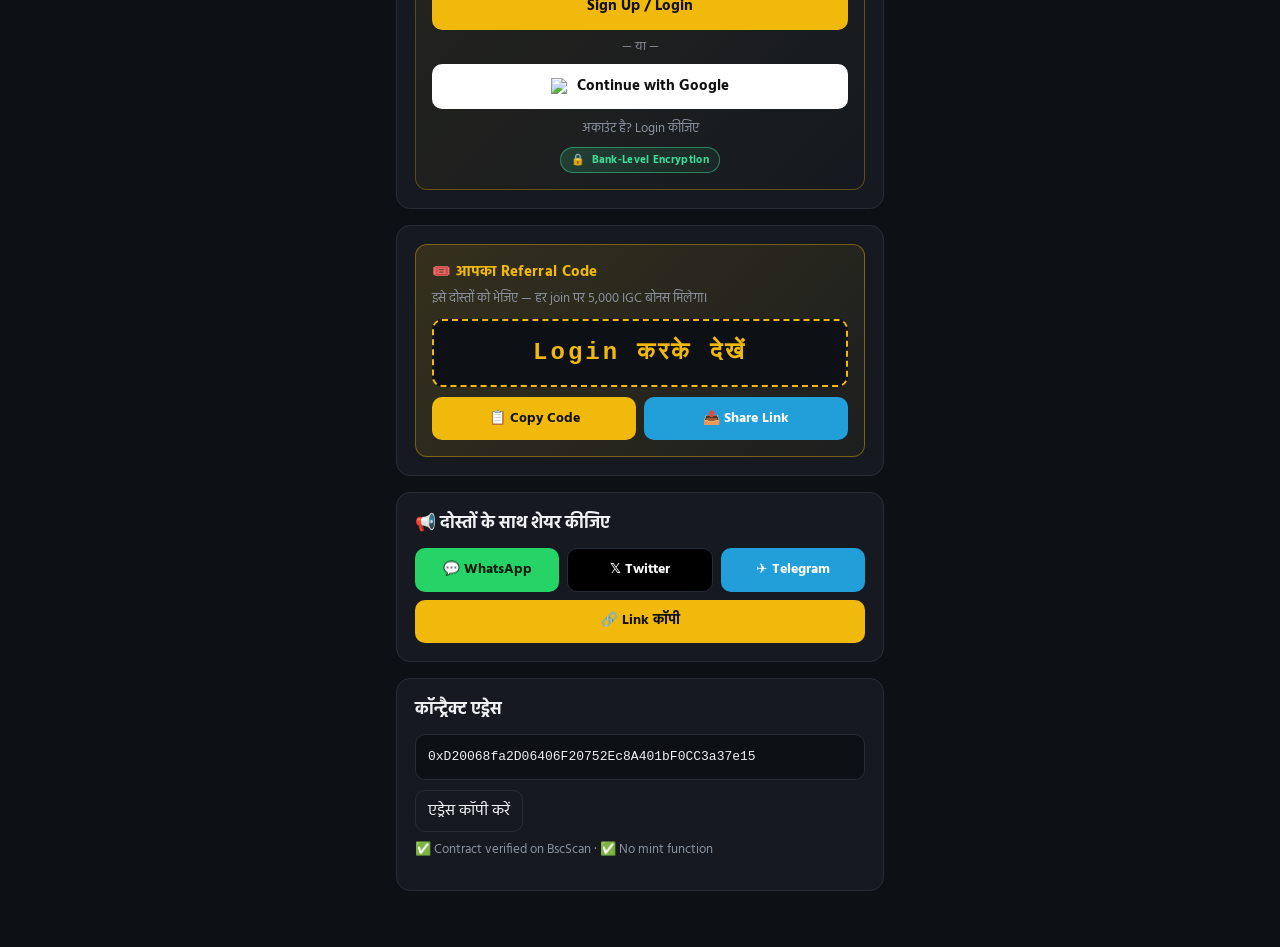
==== commit e03c1b42: "Refactor IGC rules button with new styles and layout Updated the IGC rules button styles and structu" ====
--- a/index.html
+++ b/index.html
@@ -73,43 +73,35 @@
       </div>
     </div>
   </div>
-  <!-- ================= IGC RULES BUTTON (TOP OF QUICK ACTION) ================= -->
+  <!-- ================= IGC RULES BUTTON (RED) ================= -->
 <style>
-  .igc-top-rules-btn {
-    display: flex; align-items: center; justify-content: space-between;
-    background: linear-gradient(135deg, #3B99FC, #1E5AFA);
-    color: #ffffff; text-decoration: none; font-weight: 700; font-size: 15px;
-    padding: 14px 20px; border-radius: 12px; margin-bottom: 12px;
-    box-shadow: 0 8px 20px rgba(59, 153, 252, 0.4);
+  .igc-rules-btn-wrap { display: flex; justify-content: center; margin: 20px 0; }
+  .igc-rules-btn {
+    display: flex; align-items: center; justify-content: center; gap: 10px;
+    background: linear-gradient(135deg, #ff4d4d, #cc0000);
+    color: #ffffff; text-decoration: none; font-weight: 800; font-size: 16px;
+    padding: 16px 20px; border-radius: 12px; width: 100%; max-width: 500px;
+    box-shadow: 0 8px 24px rgba(255, 77, 77, 0.4);
     border: 1px solid rgba(255,255,255,0.2);
-    transition: transform 0.2s, box-shadow 0.2s;
-    animation: pulse-blue-top 2s infinite;
+    transition: all 0.3s ease;
+    animation: pulse-red 2s infinite;
   }
-  .igc-top-rules-btn:hover {
-    transform: translateY(-2px) scale(1.01);
-    box-shadow: 0 12px 25px rgba(59, 153, 252, 0.6);
+  .igc-rules-btn:hover {
+    transform: translateY(-3px) scale(1.02);
+    box-shadow: 0 12px 30px rgba(255, 77, 77, 0.6);
   }
-  @keyframes pulse-blue-top {
-    0% { box-shadow: 0 0 0 0 rgba(59, 153, 252, 0.5); }
-    70% { box-shadow: 0 0 0 10px rgba(59, 153, 252, 0); }
-    100% { box-shadow: 0 0 0 0 rgba(59, 153, 252, 0); }
+  @keyframes pulse-red {
+    0% { box-shadow: 0 0 0 0 rgba(255, 77, 77, 0.5); }
+    70% { box-shadow: 0 0 0 15px rgba(255, 77, 77, 0); }
+    100% { box-shadow: 0 0 0 0 rgba(255, 77, 77, 0); }
   }
 </style>
-
-<a href="rules.html" class="igc-top-rules-btn">
-  <div style="display: flex; align-items: center; gap: 10px;">
-    <span style="font-size: 20px;">📜</span>
-    <span>IGC रिवॉर्ड्स एवं ट्रेडिंग नियम पढ़ें</span>
-  </div>
-  <span style="font-size: 18px; font-weight: 800;">→</span>
-</a>
+<section class="igc-rules-btn-wrap">
+  <a href="rules.html" class="igc-rules-btn">
+    📜 IGC रिवॉर्ड्स एवं ट्रेडिंग नियम पढ़ें
+  </a>
+</section>
 <!-- ================= IGC RULES BUTTON END ================= -->
-
-<!-- ================= QUICK NAV CARDS (यह पहले से आपके कोड में है) ================= -->
-<section>
-  <h2 data-i18n="quickTitle">⚡ क्विक एक्शन — अपना काम चुनें</h2>
-  <div class="quick-grid">
-    <!-- आपके कार्ड्स यहाँ हैं... -->
 
   <!-- ================= QUICK NAV CARDS ================= -->
   <section>
